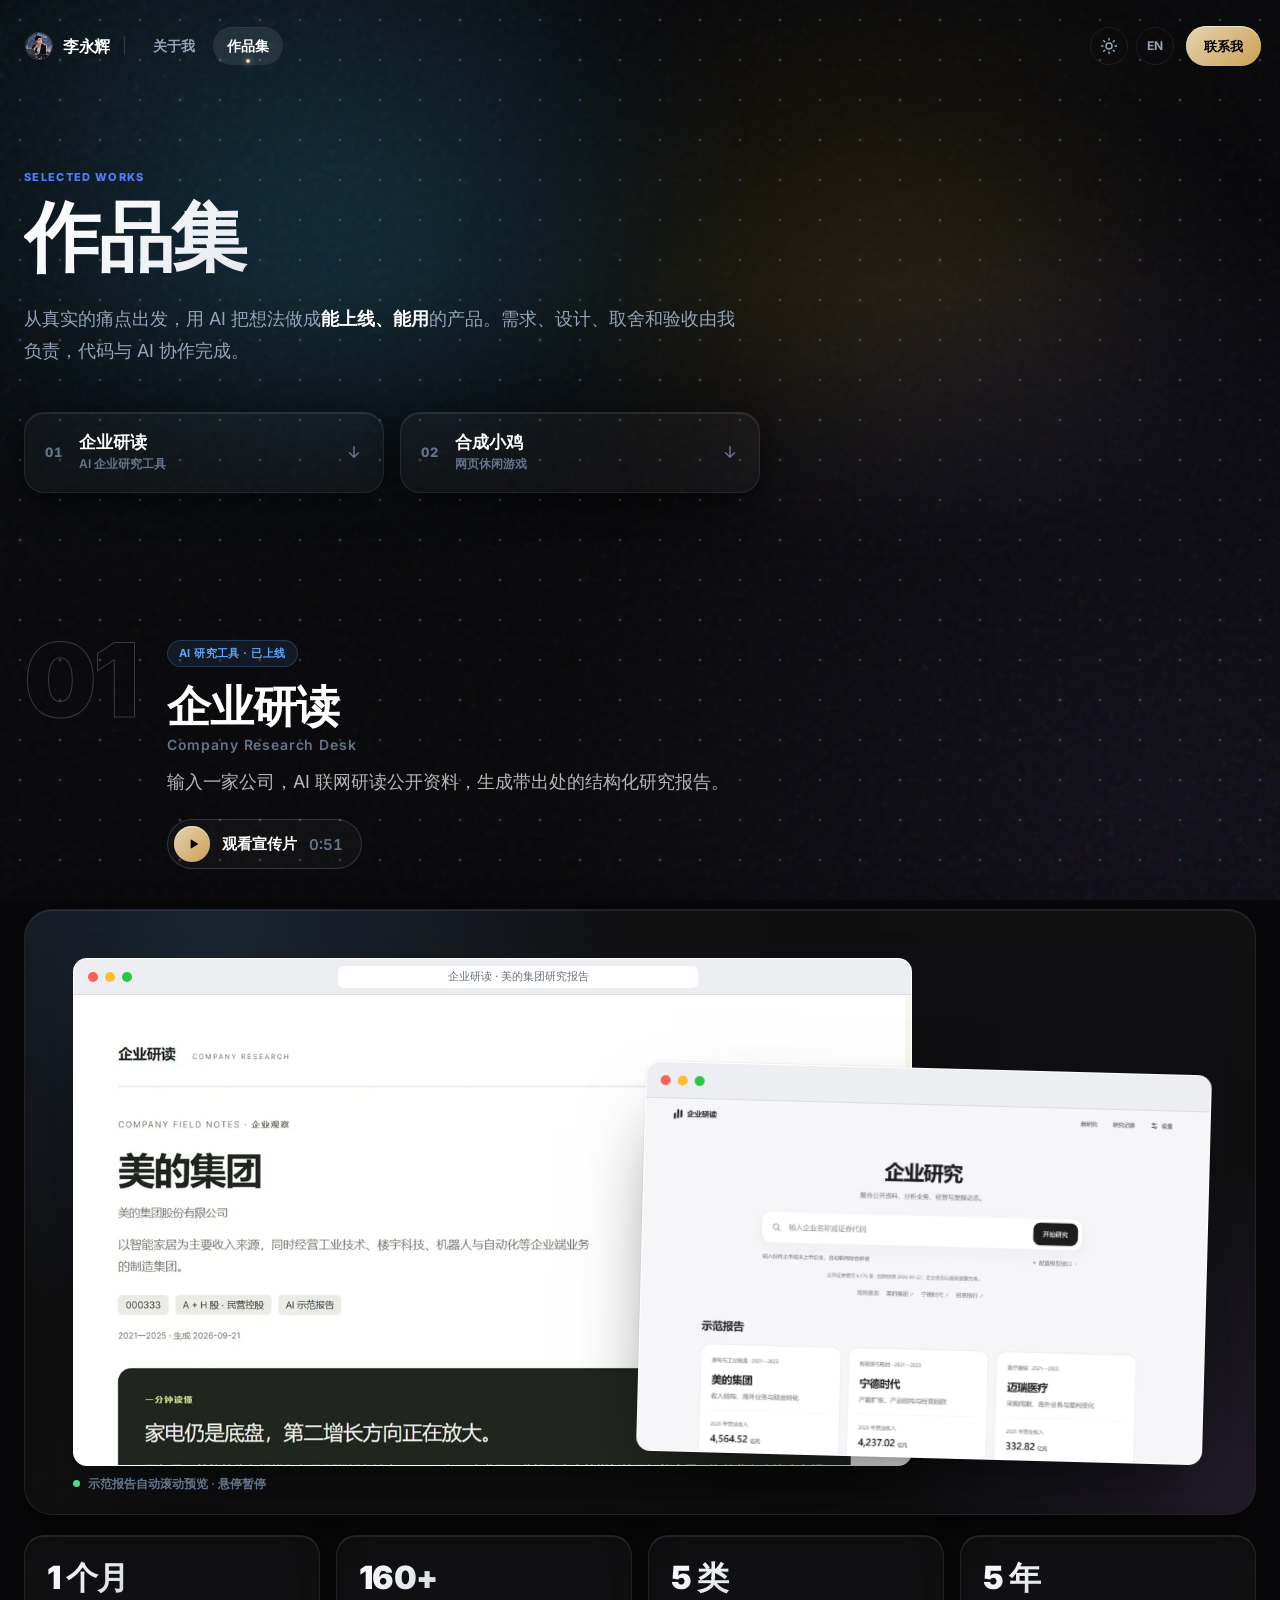
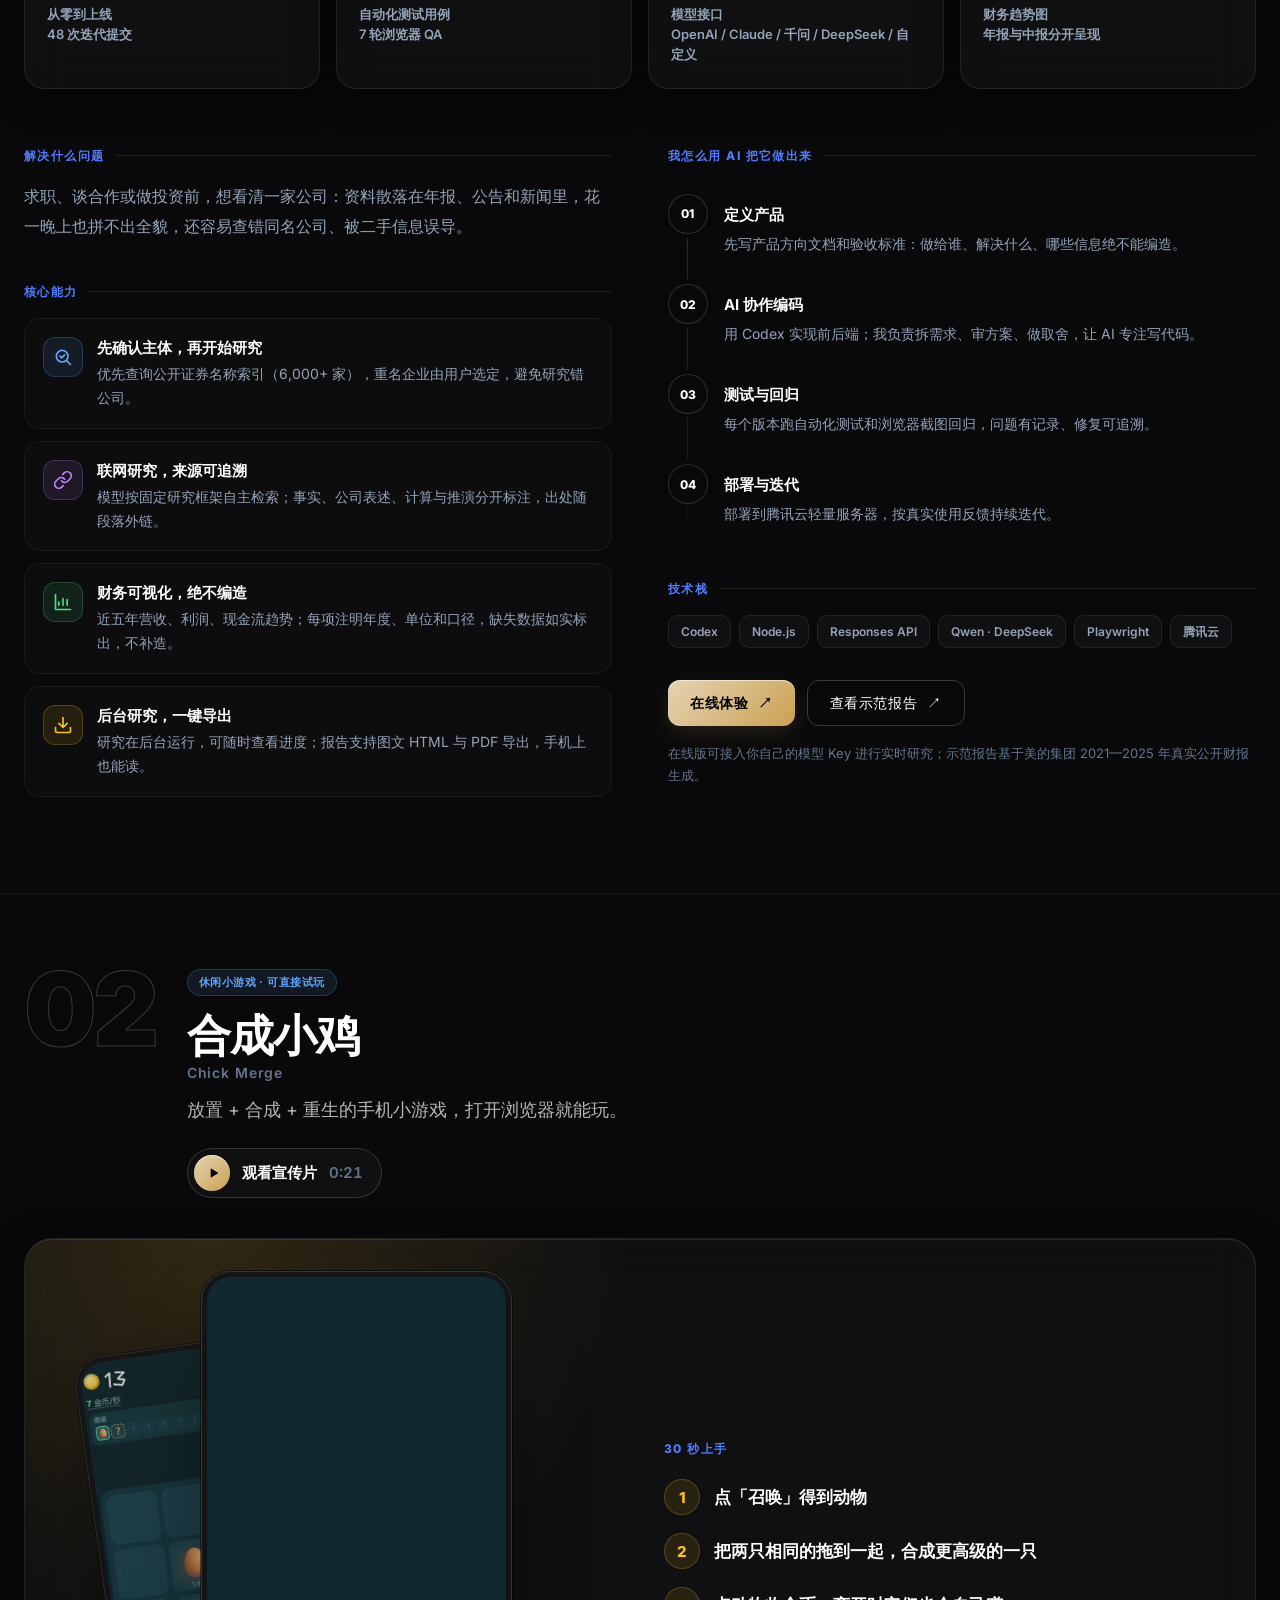
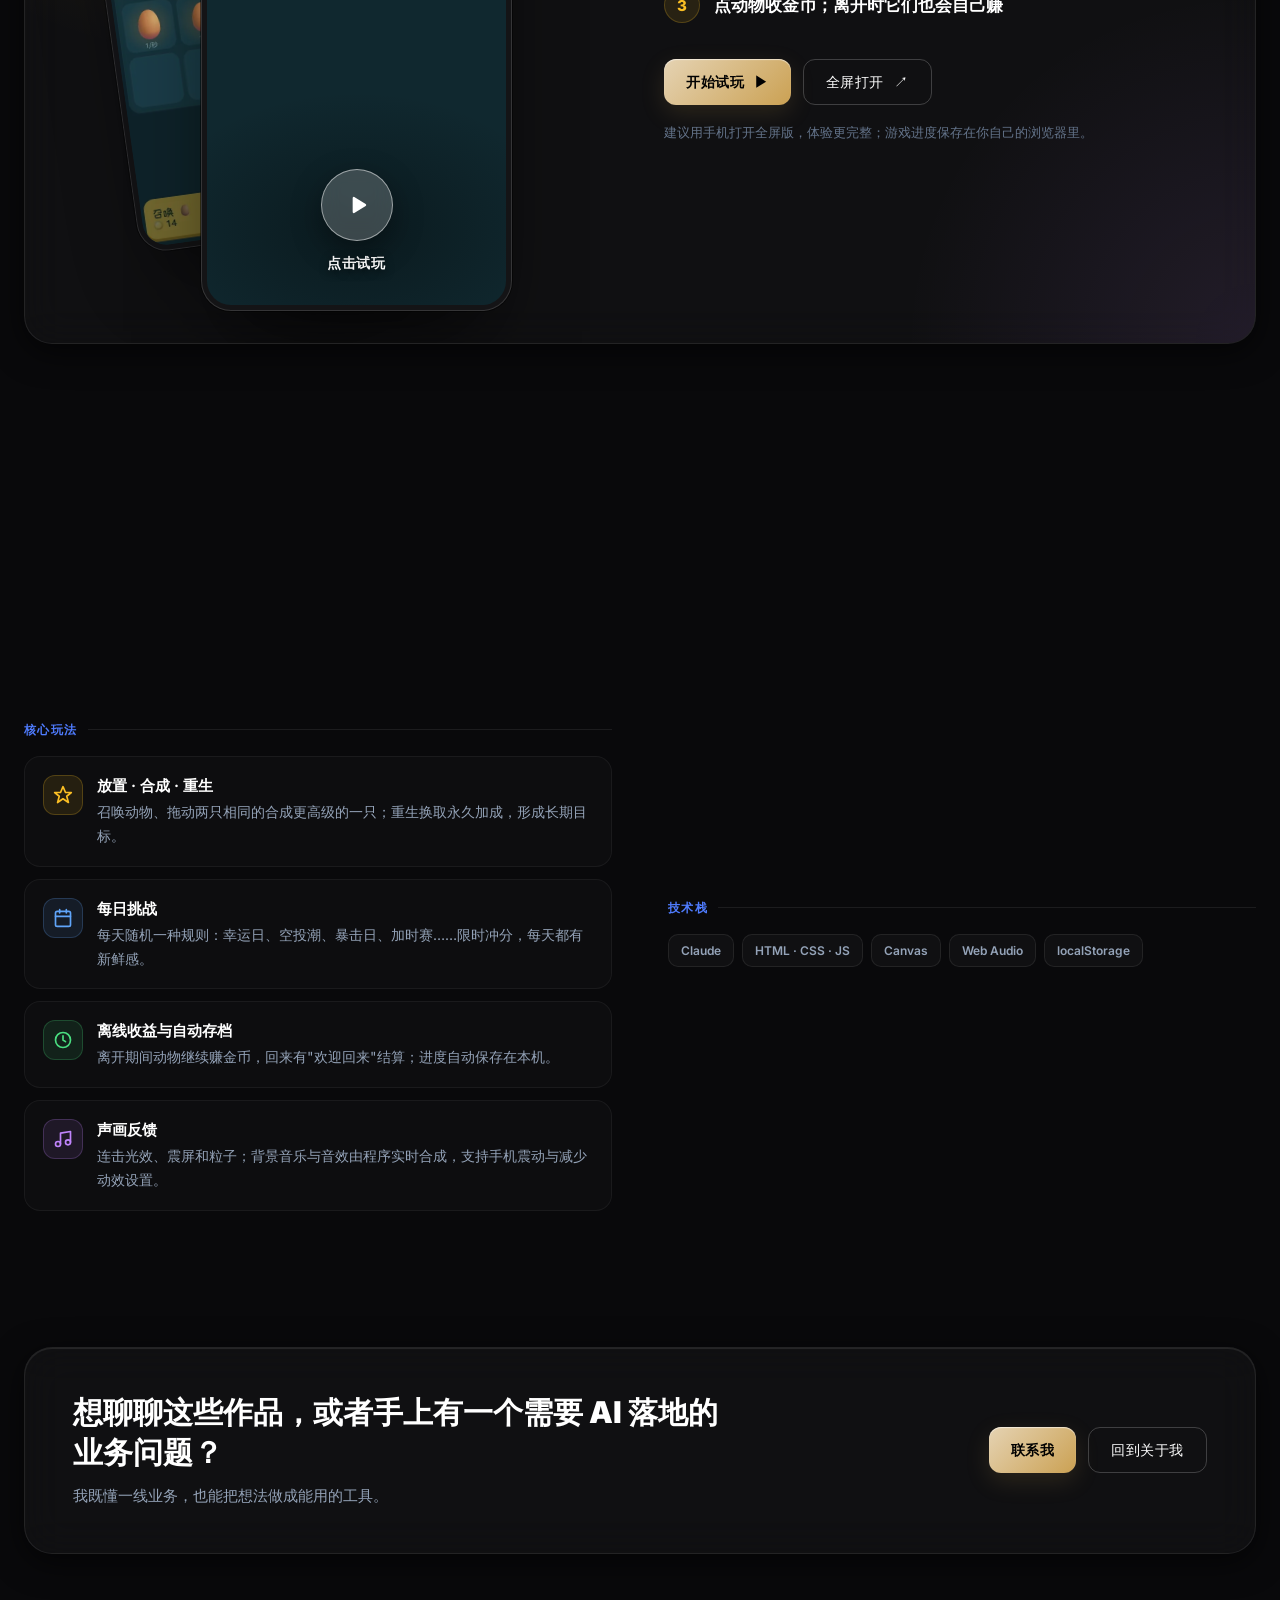
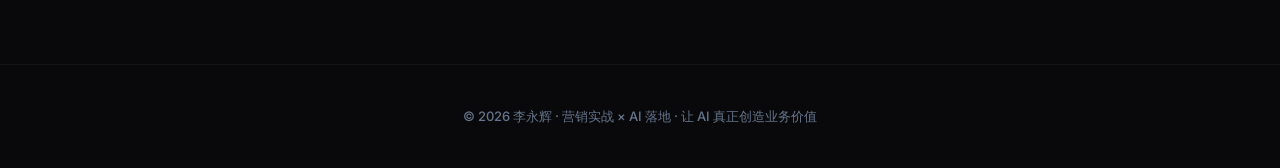
==== works.html @ a4922823 "个人主页 v3：新增作品集页、纸墨主题与中英文切换 - 关于我 / 作品集两页；导航左侧身份与页面，右侧主题、语言与联系方式 - 保留原有"暗夜极光"主题，新增"纸墨"主题，圆形展开的平滑切换 - 中" ====
<!DOCTYPE html>
<html lang="zh-CN">
<head>
    <meta charset="UTF-8">
    <meta name="viewport" content="width=device-width, initial-scale=1.0">
    <title data-i18n="works.meta.title">作品集 | 李永辉</title>
    <meta name="description" content="李永辉的 AI 作品集：企业研读（AI 企业研究工具，已上线）与合成小鸡（可直接试玩的网页小游戏）。" data-i18n-attr="content:works.meta.desc">
    <meta name="theme-color" content="#09090b">
    <meta property="og:type" content="website">
    <meta property="og:title" content="作品集 | 李永辉">
    <meta property="og:description" content="从业务痛点出发，用 AI 把想法做成能上线、能用的产品。">
    <meta property="og:image" content="https://lyj1120.github.io/smart-money/assets/og-cover.jpg">
    <link rel="icon" href="assets/favicon.svg" type="image/svg+xml">
    <script>
    (function () {
        var d = document.documentElement;
        try {
            var q = new URLSearchParams(location.search);
            var t = q.get('theme') || localStorage.getItem('theme');
            var l = q.get('lang') || localStorage.getItem('lang');
            if (t === 'paper') d.setAttribute('data-theme', 'paper');
            if (l === 'en') { d.setAttribute('lang', 'en'); d.classList.add('i18n-pending'); }
        } catch (e) {}
    })();
    </script>
    <link rel="preload" href="fonts/inter-latin.woff2" as="font" type="font/woff2" crossorigin>
    <link rel="stylesheet" href="css/style.css">
    <link rel="stylesheet" href="css/works.css">
</head>
<body class="page-works">

<canvas id="bgCanvas" aria-hidden="true"></canvas>
<div class="bg-noise" aria-hidden="true"></div>

<!-- ===================== 导航 ===================== -->
<nav class="nav" id="mainNav" aria-label="主导航" data-i18n-attr="aria-label:nav.aria">
    <div class="nav-left">
        <a href="index.html" class="nav-logo-wrap" aria-label="李永辉 · 关于我" data-i18n-attr="aria-label:nav.homeLabel">
            <span class="nav-avatar theme-pair" aria-hidden="true">
                <img class="for-aurora" src="assets/avatar-new.jpg" alt="">
                <img class="for-paper" src="assets/avatar-paper.jpg" alt="">
            </span>
            <span class="nav-logo" data-i18n="common.name">李永辉</span>
        </a>
        <span class="nav-sep" aria-hidden="true"></span>
        <div class="nav-links">
            <a href="index.html" data-i18n="nav.about">关于我</a>
            <a href="works.html" class="active" aria-current="page" data-i18n="nav.works">作品集</a>
        </div>
    </div>
    <div class="nav-right">
        <button type="button" class="nav-icon" id="themeToggle" aria-label="切换到纸墨主题" title="切换到纸墨主题">
            <svg class="theme-icon-sun" viewBox="0 0 24 24" fill="none" stroke="currentColor" stroke-width="2" stroke-linecap="round" stroke-linejoin="round" aria-hidden="true"><circle cx="12" cy="12" r="4"/><path d="M12 2v2M12 20v2M4.93 4.93l1.41 1.41M17.66 17.66l1.41 1.41M2 12h2M20 12h2M6.34 17.66l-1.41 1.41M19.07 4.93l-1.41 1.41"/></svg>
            <svg class="theme-icon-moon" viewBox="0 0 24 24" fill="none" stroke="currentColor" stroke-width="2" stroke-linecap="round" stroke-linejoin="round" aria-hidden="true"><path d="M21 12.79A9 9 0 1111.21 3 7 7 0 0021 12.79z"/></svg>
        </button>
        <button type="button" class="nav-icon nav-lang" id="langToggle" aria-label="Switch to English" title="Switch to English">EN</button>
        <a href="#contact" class="nav-btn" data-contact data-i18n="nav.contact">联系我</a>
    </div>
</nav>

<main>
<!-- ===================== 页首 ===================== -->
<header class="works-hero">
    <div class="bg-lights" aria-hidden="true">
        <div class="light-blue"></div>
        <div class="light-gold"></div>
        <div class="light-indigo"></div>
    </div>
    <div class="wrapper works-hero-inner">
        <div class="section-eyebrow hero-anim">Selected Works</div>
        <h1 class="works-title hero-anim d1" data-i18n="works.page.title">作品集</h1>
        <p class="works-lead hero-anim d2" data-i18n="works.page.lead">从真实的痛点出发，用 AI 把想法做成<strong>能上线、能用</strong>的产品。需求、设计、取舍和验收由我负责，代码与 AI 协作完成。</p>
        <nav class="works-index hero-anim d3" aria-label="作品目录" data-i18n-attr="aria-label:works.page.indexAria">
            <a href="#research" class="glass lift">
                <span class="wi-num">01</span>
                <span><span class="wi-name" data-i18n="works.research.name">企业研读</span><span class="wi-tag" data-i18n="works.research.kind">AI 企业研究工具</span></span>
                <svg class="wi-arrow" width="18" height="18" fill="none" stroke="currentColor" stroke-width="2" viewBox="0 0 24 24" aria-hidden="true"><path stroke-linecap="round" stroke-linejoin="round" d="M12 5v14m0 0l-6-6m6 6l6-6"/></svg>
            </a>
            <a href="#chick" class="glass lift">
                <span class="wi-num">02</span>
                <span><span class="wi-name" data-i18n="works.chick.name">合成小鸡</span><span class="wi-tag" data-i18n="works.chick.kind">网页休闲游戏</span></span>
                <svg class="wi-arrow" width="18" height="18" fill="none" stroke="currentColor" stroke-width="2" viewBox="0 0 24 24" aria-hidden="true"><path stroke-linecap="round" stroke-linejoin="round" d="M12 5v14m0 0l-6-6m6 6l6-6"/></svg>
            </a>
        </nav>
    </div>
</header>

<!-- ===================== 01 企业研读 ===================== -->
<section class="work" id="research">
    <div class="wrapper">
        <div class="work-head fade-up">
            <span class="work-num" aria-hidden="true">01</span>
            <div>
                <span class="pill tone-blue" data-i18n="works.research.tag">AI 研究工具 · 已上线</span>
                <h2 class="work-title"><span data-i18n="works.research.name">企业研读</span><span class="work-en" data-i18n="works.research.alt">Company Research Desk</span></h2>
                <p class="work-one" data-i18n="works.research.one">输入一家公司，AI 联网研读公开资料，生成带出处的结构化研究报告。</p>
                <button type="button" class="watch-btn" data-watch="assets/video/research.mp4" data-poster="assets/video/research-poster.jpg" data-ratio="16 / 9"><span class="watch-icon"><svg width="14" height="14" viewBox="0 0 24 24" fill="currentColor" aria-hidden="true"><path d="M8 5.5v13a1 1 0 001.5.86l10.5-6.5a1 1 0 000-1.72L9.5 4.64A1 1 0 008 5.5z"/></svg></span><span data-i18n="works.watch">观看宣传片</span><span class="watch-len">0:51</span></button>
            </div>
        </div>

        <!-- 展示舞台：宣传片上线后在 data-video 填入视频路径即可替换 -->
        <div class="work-stage research-stage glass fade-up tone-blue" data-video="" data-poster="">
            <div class="browser browser-main">
                <div class="browser-bar"><i></i><i></i><i></i><span class="browser-url" data-i18n="works.research.url">企业研读 · 美的集团研究报告</span></div>
                <div class="browser-view autoscroll">
                    <img src="assets/works/research-report-long.webp" alt="企业研读生成的美的集团研究报告" data-i18n-attr="alt:works.research.shotAlt" width="1100" height="7000" loading="lazy" decoding="async">
                </div>
            </div>
            <div class="browser browser-side" aria-hidden="true">
                <div class="browser-bar"><i></i><i></i><i></i></div>
                <img src="assets/works/research-home.webp" alt="" width="1600" height="1000" loading="lazy" decoding="async">
            </div>
            <span class="stage-caption"><span class="live-dot"></span><span data-i18n="works.research.caption">示范报告自动滚动预览 · 悬停暂停</span></span>
        </div>

        <div class="work-facts">
            <div class="fact glass fade-up"><span class="fact-num" data-i18n="works.research.f1.num">1 个月</span><span class="fact-label" data-i18n="works.research.f1">从零到上线<br>48 次迭代提交</span></div>
            <div class="fact glass fade-up d1"><span class="fact-num">160+</span><span class="fact-label" data-i18n="works.research.f2">自动化测试用例<br>7 轮浏览器 QA</span></div>
            <div class="fact glass fade-up d2"><span class="fact-num" data-i18n="works.research.f3.num">5 类</span><span class="fact-label" data-i18n="works.research.f3">模型接口<br>OpenAI / Claude / 千问 / DeepSeek / 自定义</span></div>
            <div class="fact glass fade-up d3"><span class="fact-num" data-i18n="works.research.f4.num">5 年</span><span class="fact-label" data-i18n="works.research.f4">财务趋势图<br>年报与中报分开呈现</span></div>
        </div>

        <div class="work-body">
            <div>
                <div class="work-block fade-up">
                    <h3 class="work-h3" data-i18n="works.h.problem">解决什么问题</h3>
                    <p class="work-p" data-i18n="works.research.problem">求职、谈合作或做投资前，想看清一家公司：资料散落在年报、公告和新闻里，花一晚上也拼不出全貌，还容易查错同名公司、被二手信息误导。</p>
                </div>
                <div class="work-block fade-up">
                    <h3 class="work-h3" data-i18n="works.h.features">核心能力</h3>
                    <ul class="feature-list">
                        <li class="feature tone-blue">
                            <span class="f-icon"><svg fill="none" stroke="currentColor" stroke-width="2" stroke-linecap="round" stroke-linejoin="round" viewBox="0 0 24 24" aria-hidden="true"><circle cx="11" cy="11" r="7"/><path d="M21 21l-4.35-4.35M8.5 11l2 2 3.5-3.5"/></svg></span>
                            <div><b data-i18n="works.research.feat1.t">先确认主体，再开始研究</b><p data-i18n="works.research.feat1">优先查询公开证券名称索引（6,000+ 家），重名企业由用户选定，避免研究错公司。</p></div>
                        </li>
                        <li class="feature tone-purple">
                            <span class="f-icon"><svg fill="none" stroke="currentColor" stroke-width="2" stroke-linecap="round" stroke-linejoin="round" viewBox="0 0 24 24" aria-hidden="true"><path d="M10 13a5 5 0 007.54.54l3-3a5 5 0 00-7.07-7.07l-1.72 1.71"/><path d="M14 11a5 5 0 00-7.54-.54l-3 3a5 5 0 007.07 7.07l1.71-1.71"/></svg></span>
                            <div><b data-i18n="works.research.feat2.t">联网研究，来源可追溯</b><p data-i18n="works.research.feat2">模型按固定研究框架自主检索；事实、公司表述、计算与推演分开标注，出处随段落外链。</p></div>
                        </li>
                        <li class="feature tone-green">
                            <span class="f-icon"><svg fill="none" stroke="currentColor" stroke-width="2" stroke-linecap="round" stroke-linejoin="round" viewBox="0 0 24 24" aria-hidden="true"><path d="M3 3v18h18"/><path d="M7 16v-4M12 16V8M17 16v-7"/></svg></span>
                            <div><b data-i18n="works.research.feat3.t">财务可视化，绝不编造</b><p data-i18n="works.research.feat3">近五年营收、利润、现金流趋势；每项注明年度、单位和口径，缺失数据如实标出，不补造。</p></div>
                        </li>
                        <li class="feature tone-gold">
                            <span class="f-icon"><svg fill="none" stroke="currentColor" stroke-width="2" stroke-linecap="round" stroke-linejoin="round" viewBox="0 0 24 24" aria-hidden="true"><path d="M21 15v4a2 2 0 01-2 2H5a2 2 0 01-2-2v-4M7 10l5 5 5-5M12 15V3"/></svg></span>
                            <div><b data-i18n="works.research.feat4.t">后台研究，一键导出</b><p data-i18n="works.research.feat4">研究在后台运行，可随时查看进度；报告支持图文 HTML 与 PDF 导出，手机上也能读。</p></div>
                        </li>
                    </ul>
                </div>
            </div>
            <div>
                <div class="work-block fade-up">
                    <h3 class="work-h3" data-i18n="works.h.process">我怎么用 AI 把它做出来</h3>
                    <ol class="process">
                        <li><span class="p-step">01</span><div><b data-i18n="works.research.p1.t">定义产品</b><p data-i18n="works.research.p1">先写产品方向文档和验收标准：做给谁、解决什么、哪些信息绝不能编造。</p></div></li>
                        <li><span class="p-step">02</span><div><b data-i18n="works.research.p2.t">AI 协作编码</b><p data-i18n="works.research.p2">用 Codex 实现前后端；我负责拆需求、审方案、做取舍，让 AI 专注写代码。</p></div></li>
                        <li><span class="p-step">03</span><div><b data-i18n="works.research.p3.t">测试与回归</b><p data-i18n="works.research.p3">每个版本跑自动化测试和浏览器截图回归，问题有记录、修复可追溯。</p></div></li>
                        <li><span class="p-step">04</span><div><b data-i18n="works.research.p4.t">部署与迭代</b><p data-i18n="works.research.p4">部署到腾讯云轻量服务器，按真实使用反馈持续迭代。</p></div></li>
                    </ol>
                </div>
                <div class="work-block fade-up">
                    <h3 class="work-h3" data-i18n="works.h.stack">技术栈</h3>
                    <div class="stack-chips"><span>Codex</span><span>Node.js</span><span>Responses API</span><span>Qwen · DeepSeek</span><span>Playwright</span><span data-i18n="works.research.cloud">腾讯云</span></div>
                    <div class="work-ctas">
                        <a class="btn-primary btn-sm" href="http://119.28.133.110/" target="_blank" rel="noopener"><span data-i18n="works.research.cta1">在线体验</span><span aria-hidden="true">↗</span></a>
                        <a class="btn-secondary btn-sm" href="works/research/midea-report.html" target="_blank" rel="noopener"><span data-i18n="works.research.cta2">查看示范报告</span><span aria-hidden="true">↗</span></a>
                    </div>
                    <p class="work-note" data-i18n="works.research.note">在线版可接入你自己的模型 Key 进行实时研究；示范报告基于美的集团 2021—2025 年真实公开财报生成。</p>
                </div>
            </div>
        </div>
    </div>
</section>

<!-- ===================== 02 合成小鸡 ===================== -->
<section class="work" id="chick">
    <div class="wrapper">
        <div class="work-head fade-up">
            <span class="work-num" aria-hidden="true">02</span>
            <div>
                <span class="pill tone-gold" data-i18n="works.chick.tag">休闲小游戏 · 可直接试玩</span>
                <h2 class="work-title"><span data-i18n="works.chick.name">合成小鸡</span><span class="work-en" data-i18n="works.chick.alt">Chick Merge</span></h2>
                <p class="work-one" data-i18n="works.chick.one">放置 + 合成 + 重生的手机小游戏，打开浏览器就能玩。</p>
                <button type="button" class="watch-btn" data-watch="assets/video/chick.mp4" data-poster="assets/video/chick-poster.jpg" data-ratio="9 / 16"><span class="watch-icon"><svg width="14" height="14" viewBox="0 0 24 24" fill="currentColor" aria-hidden="true"><path d="M8 5.5v13a1 1 0 001.5.86l10.5-6.5a1 1 0 000-1.72L9.5 4.64A1 1 0 008 5.5z"/></svg></span><span data-i18n="works.watch">观看宣传片</span><span class="watch-len">0:21</span></button>
            </div>
        </div>

        <!-- 展示舞台：左边可直接玩的手机，右边玩法说明与入口 -->
        <div class="work-stage chick-stage glass fade-up tone-gold" data-video="" data-poster="">
            <div class="chick-play">
                <div class="phone phone-back" aria-hidden="true"><div class="phone-screen"><img src="assets/works/chick-play.webp" alt="" width="560" height="1120" loading="lazy" decoding="async"><img class="phone-alt" src="assets/works/chick-poster.webp" alt="" width="560" height="1120" loading="lazy" decoding="async"></div></div>
                <div class="phone phone-main" id="chickPhone">
                    <div class="phone-screen">
                        <img src="assets/works/chick-poster.webp" alt="合成小鸡游戏首页" data-i18n-attr="alt:works.chick.shotAlt" width="560" height="1120" loading="lazy" decoding="async">
                        <button type="button" class="play-overlay" data-play="works/chick/index.html">
                            <span class="play-circle"><svg width="26" height="26" viewBox="0 0 24 24" fill="currentColor" aria-hidden="true"><path d="M8 5.5v13a1 1 0 001.5.86l10.5-6.5a1 1 0 000-1.72L9.5 4.64A1 1 0 008 5.5z"/></svg></span>
                            <span class="play-label" data-i18n="works.chick.playHere">点击试玩</span>
                        </button>
                    </div>
                </div>
            </div>
            <div class="chick-guide">
                <span class="guide-kicker" data-i18n="works.chick.guide.kicker">30 秒上手</span>
                <ol class="guide-steps">
                    <li><span>1</span><p data-i18n="works.chick.guide.1">点「召唤」得到动物</p></li>
                    <li><span>2</span><p data-i18n="works.chick.guide.2">把两只相同的拖到一起，合成更高级的一只</p></li>
                    <li><span>3</span><p data-i18n="works.chick.guide.3">点动物收金币；离开时它们也会自己赚</p></li>
                </ol>
                <div class="work-ctas">
                    <button type="button" class="btn-primary btn-sm" data-play="works/chick/index.html"><span data-i18n="works.chick.cta1">开始试玩</span><span aria-hidden="true">▶</span></button>
                    <a class="btn-secondary btn-sm" href="works/chick/index.html" target="_blank" rel="noopener"><span data-i18n="works.chick.cta2">全屏打开</span><span aria-hidden="true">↗</span></a>
                </div>
                <p class="work-note" data-i18n="works.chick.note">建议用手机打开全屏版，体验更完整；游戏进度保存在你自己的浏览器里。</p>
            </div>
        </div>

        <div class="work-facts">
            <div class="fact glass fade-up"><span class="fact-num">v16</span><span class="fact-label" data-i18n="works.chick.f1">当前版本<br>逐版试玩打磨</span></div>
            <div class="fact glass fade-up d1"><span class="fact-num" data-i18n="works.chick.f2.num">14 级</span><span class="fact-label" data-i18n="works.chick.f2">动物图鉴<br>4 个主题世界</span></div>
            <div class="fact glass fade-up d2"><span class="fact-num" data-i18n="works.chick.f3.num">7 种</span><span class="fact-label" data-i18n="works.chick.f3">每日挑战规则<br>每天随机一种</span></div>
            <div class="fact glass fade-up d3"><span class="fact-num">0</span><span class="fact-label" data-i18n="works.chick.f4">外部依赖<br>单个 HTML 文件即可运行</span></div>
        </div>

        <div class="work-body">
            <div>
                <div class="work-block fade-up">
                    <h3 class="work-h3" data-i18n="works.h.why">为什么做它</h3>
                    <p class="work-p" data-i18n="works.chick.problem">想验证一件事：非计算机科班出身，能不能和 AI 一起，从零做出一个结构完整、让人愿意"再玩一局"的产品。它考验的不是代码，而是玩法设计、节奏把控和对细节的要求。</p>
                </div>
                <div class="work-block fade-up">
                    <h3 class="work-h3" data-i18n="works.h.gameplay">核心玩法</h3>
                    <ul class="feature-list">
                        <li class="feature tone-gold">
                            <span class="f-icon"><svg fill="none" stroke="currentColor" stroke-width="2" stroke-linecap="round" stroke-linejoin="round" viewBox="0 0 24 24" aria-hidden="true"><path d="M12 2l3 7h7l-5.5 4.5 2 7.5L12 16.5 5.5 21l2-7.5L2 9h7z"/></svg></span>
                            <div><b data-i18n="works.chick.feat1.t">放置 · 合成 · 重生</b><p data-i18n="works.chick.feat1">召唤动物、拖动两只相同的合成更高级的一只；重生换取永久加成，形成长期目标。</p></div>
                        </li>
                        <li class="feature tone-blue">
                            <span class="f-icon"><svg fill="none" stroke="currentColor" stroke-width="2" stroke-linecap="round" stroke-linejoin="round" viewBox="0 0 24 24" aria-hidden="true"><rect x="3" y="4" width="18" height="18" rx="2"/><path d="M16 2v4M8 2v4M3 10h18"/></svg></span>
                            <div><b data-i18n="works.chick.feat2.t">每日挑战</b><p data-i18n="works.chick.feat2">每天随机一种规则：幸运日、空投潮、暴击日、加时赛……限时冲分，每天都有新鲜感。</p></div>
                        </li>
                        <li class="feature tone-green">
                            <span class="f-icon"><svg fill="none" stroke="currentColor" stroke-width="2" stroke-linecap="round" stroke-linejoin="round" viewBox="0 0 24 24" aria-hidden="true"><circle cx="12" cy="12" r="9"/><path d="M12 7v5l3 2"/></svg></span>
                            <div><b data-i18n="works.chick.feat3.t">离线收益与自动存档</b><p data-i18n="works.chick.feat3">离开期间动物继续赚金币，回来有"欢迎回来"结算；进度自动保存在本机。</p></div>
                        </li>
                        <li class="feature tone-purple">
                            <span class="f-icon"><svg fill="none" stroke="currentColor" stroke-width="2" stroke-linecap="round" stroke-linejoin="round" viewBox="0 0 24 24" aria-hidden="true"><path d="M9 18V5l12-2v13"/><circle cx="6" cy="18" r="3"/><circle cx="18" cy="16" r="3"/></svg></span>
                            <div><b data-i18n="works.chick.feat4.t">声画反馈</b><p data-i18n="works.chick.feat4">连击光效、震屏和粒子；背景音乐与音效由程序实时合成，支持手机震动与减少动效设置。</p></div>
                        </li>
                    </ul>
                </div>
            </div>
            <div>
                <div class="work-block fade-up">
                    <h3 class="work-h3" data-i18n="works.h.process">我怎么用 AI 把它做出来</h3>
                    <ol class="process">
                        <li><span class="p-step">01</span><div><b data-i18n="works.chick.p1.t">设计玩法</b><p data-i18n="works.chick.p1">先定核心循环：召唤 → 合成 → 赚钱 → 重生，再规划数值曲线和解锁节奏。</p></div></li>
                        <li><span class="p-step">02</span><div><b data-i18n="works.chick.p2.t">对话式开发</b><p data-i18n="works.chick.p2">与 Claude 逐轮对话实现功能，我描述体验目标，AI 负责实现。</p></div></li>
                        <li><span class="p-step">03</span><div><b data-i18n="works.chick.p3.t">试玩调优</b><p data-i18n="works.chick.p3">每个版本亲自试玩，调手感、节奏与难度，一路迭代到 v16。</p></div></li>
                    </ol>
                </div>
                <div class="work-block fade-up">
                    <h3 class="work-h3" data-i18n="works.h.stack">技术栈</h3>
                    <div class="stack-chips"><span>Claude</span><span>HTML · CSS · JS</span><span>Canvas</span><span>Web Audio</span><span>localStorage</span></div>
                </div>
            </div>
        </div>
    </div>
</section>

<!-- ===================== 结尾 ===================== -->
<section class="works-outro">
    <div class="wrapper">
        <div class="outro-card glass fade-up" id="contact">
            <div>
                <h2 class="outro-title" data-i18n="works.outro.title">想聊聊这些作品，或者手上有一个需要 AI 落地的业务问题？</h2>
                <p class="outro-sub" data-i18n="works.outro.sub">我既懂一线业务，也能把想法做成能用的工具。</p>
            </div>
            <div class="outro-ctas">
                <a href="#contact" class="btn-primary btn-sm" data-contact><span data-i18n="nav.contact">联系我</span></a>
                <a href="index.html" class="btn-secondary btn-sm"><span data-i18n="works.outro.back">回到关于我</span></a>
            </div>
        </div>
    </div>
</section>
</main>

<footer class="footer" data-i18n="common.footer">© 2026 李永辉 · 营销实战 × AI 落地 · 让 AI 真正创造业务价值</footer>

<script src="js/i18n.js"></script>
<script src="js/site.js"></script>
</body>
</html>
---- css/style.css ----
@charset "UTF-8";
/* =========================================================================
   李永辉 · 个人主页 · 共用样式
   结构：字体 → 主题变量（暗夜极光 / 纸墨）→ 基础与背景 → 导航与通用组件
        → 关于我页面各区块 → 作品预告 → 主题与页面切换 → 响应式 → 减少动态
   组件只读取主题变量；纸墨主题只在变量层和少量"质感"差异上覆盖。
   ========================================================================= */

/* ---------- 字体（自托管，避免国内访问 Google Fonts 卡顿） ---------- */
@font-face {
    font-family: 'Inter';
    font-style: normal;
    font-weight: 400 900;
    font-display: swap;
    src: url('../fonts/inter-latin.woff2') format('woff2');
    unicode-range: U+0000-00FF, U+0131, U+0152-0153, U+02BB-02BC, U+02C6, U+02DA, U+02DC, U+0304, U+0308, U+0329, U+2000-206F, U+20AC, U+2122, U+2191, U+2193, U+2212, U+2215, U+FEFF, U+FFFD;
}
/* 纸墨主题标题用的思源宋体：只包含本站用到的字（tools/build_fonts.py 生成） */
@font-face {
    font-family: 'Noto Serif SC Site';
    font-style: normal;
    font-weight: 700;
    font-display: swap;
    src: url('../fonts/noto-serif-sc-700.woff2') format('woff2');
}
@font-face {
    font-family: 'Noto Serif SC Site';
    font-style: normal;
    font-weight: 900;
    font-display: swap;
    src: url('../fonts/noto-serif-sc-900.woff2') format('woff2');
}

/* =========================================================================
   主题变量
   ========================================================================= */
/* 暗夜极光（默认）：数值与原版保持一致 */
:root {
    color-scheme: dark;

    /* 布局 */
    --radius: 24px;          /* 大卡片 */
    --r-stage: 28px;         /* 展示舞台 */
    --r-tile: 20px;          /* 数据小卡 */
    --r-inner: 16px;         /* 卡片内的块 */
    --r-chip: 10px;
    --r-pill: 99px;
    --r-btn: 12px;
    --pad: 40px;
    --max-w: 1360px;
    --gutter: clamp(24px, 5vw, calc((100vw - var(--max-w)) / 2));
    --section-pad: 80px;
    --ease-out: cubic-bezier(0.16, 1, 0.3, 1);

    /* 字体 */
    --font-sans: 'Inter', -apple-system, BlinkMacSystemFont, 'PingFang SC', 'Hiragino Sans GB', 'Microsoft YaHei', sans-serif;
    --font-display: var(--font-sans);

    /* 背景 */
    --bg: #09090b;
    --bg-wash-1: rgba(56,189,248,0.05);
    --bg-wash-2: rgba(167,139,250,0.05);
    --dot-color: rgba(148,163,184,0.25);
    --canvas-mode: dots;     /* 背景交互：dots 点阵 / ink 墨迹 */
    --noise-opacity: 0.12;
    --noise-blend: color-dodge;
    --light-1: rgba(56,189,248,0.2);
    --light-2: rgba(234,179,8,0.15);
    --light-3: rgba(99,102,241,0.15);

    /* 文字 */
    --text-1: #ffffff;
    --text-2: #94a3b8;
    --text-3: #64748b;
    --text-soft: rgba(255,255,255,0.7);
    --text-faint: rgba(255,255,255,0.3);
    --eyebrow: #4F7CFF;
    --selection: rgba(229,211,179,0.3);

    /* 线与填充 */
    --line-1: rgba(255,255,255,0.05);
    --line-2: rgba(255,255,255,0.08);
    --line-3: rgba(255,255,255,0.15);
    --line-4: rgba(255,255,255,0.2);
    --fill-1: rgba(255,255,255,0.02);
    --fill-2: rgba(255,255,255,0.03);
    --fill-3: rgba(255,255,255,0.05);
    --fill-hover: rgba(255,255,255,0.06);
    --inset-hi: inset 0 1px 1px rgba(255,255,255,0.05);

    /* 卡片（玻璃） */
    --card-bg: rgba(255,255,255,0.03);
    --card-bg-hover: rgba(255,255,255,0.06);
    --card-border: rgba(255,255,255,0.08);
    --card-border-hover: rgba(255,255,255,0.2);
    --card-shadow: inset 0 1px 1px rgba(255,255,255,0.1), 0 8px 32px rgba(0,0,0,0.6);
    --card-shadow-hover: 0 20px 40px rgba(0,0,0,0.8), inset 0 0 20px rgba(255,255,255,0.05);
    --glass-blur: blur(20px);

    /* 强调 */
    --accent: #E5D3B3;
    --accent-grad: linear-gradient(135deg, #E5D3B3 0%, #CBA153 100%);
    --on-accent: #000;
    --accent-inset: inset 0 1px 1px rgba(255,255,255,0.6);
    --accent-shadow: 0 8px 24px rgba(203,161,83,0.15);
    --accent-shadow-hover: 0 12px 32px rgba(203,161,83,0.25);
    --accent-sweep: rgba(255,255,255,0.4);
    --accent-text: linear-gradient(135deg, #FDE047 0%, #D4AF37 100%);
    --headline: linear-gradient(135deg, #ffffff 0%, #94a3b8 100%);
    --headline-shadow: 0 12px 32px rgba(0,0,0,0.5);
    --name-shadow: 0 4px 12px rgba(0,0,0,0.3);
    --divider-accent: #EAB308;

    /* 色调（标签、阶段、霓虹徽章） */
    --tone-gold: #FBBF24;
    --tone-green: #4ADE80;
    --tone-blue: #60A5FA;
    --tone-purple: #C084FC;
    --tone-red: #F87171;
    --tone-bg: 10%;
    --tone-border: 22%;
    --glow: 1;              /* 霓虹发光强度：纸墨主题为 0 */
    --metric-up: #4ADE80;

    /* 头像与悬浮卡 */
    --ring-outer: rgba(255,255,255,0.05);
    --ring-inner: rgba(255,255,255,0.15);
    --avatar-glow: rgba(56,189,248,0.1);
    --avatar-shadow: 0 32px 64px rgba(0,0,0,0.5), inset 0 0 0 1px rgba(255,255,255,0.15);
    --avatar-shadow-hover: 0 40px 80px rgba(0,0,0,0.6), inset 0 0 0 1px rgba(255,255,255,0.3), 0 0 0 12px rgba(255,255,255,0.03);
    --float-bg: linear-gradient(135deg, rgba(255,255,255,0.08) 0%, rgba(255,255,255,0.01) 100%);
    --float-bg-hover: linear-gradient(135deg, rgba(255,255,255,0.12) 0%, rgba(255,255,255,0.02) 100%);
    --float-border: rgba(255,255,255,0.12);
    --float-shadow: 0 32px 64px rgba(0,0,0,0.5), inset 0 1px 1px rgba(255,255,255,0.2);
    --ftc-line-1: linear-gradient(90deg, #38bdf8, #818cf8);
    --badge-bg: linear-gradient(135deg, rgba(255,255,255,0.08) 0%, rgba(255,255,255,0.02) 100%);
    --badge-shadow: 0 8px 24px rgba(0,0,0,0.6);

    /* 浮层 */
    --nav-bg: rgba(9,9,11,0.7);
    --nav-shadow: 0 12px 40px rgba(0,0,0,0.5), inset 0 1px 1px rgba(255,255,255,0.1);
    --overlay: rgba(0,0,0,0.4);
    --modal-bg: rgba(15,23,42,0.85);
    --modal-shadow: 0 32px 64px rgba(0,0,0,0.5), inset 0 1px 1px rgba(255,255,255,0.1);
    --well-bg: rgba(255,255,255,0.05);
    --well-shadow: inset 0 2px 4px rgba(0,0,0,0.5);
    --tool-filter: grayscale(100%) opacity(0.7);
    --success: #10B981;
}

/* 纸墨：米白宣纸 + 墨色文字 + 朱砂点睛；极光换成颜料晕染，霓虹换成印章感 */
:root[data-theme="paper"] {
    color-scheme: light;

    --radius: 14px;
    --r-stage: 16px;
    --r-tile: 12px;
    --r-inner: 10px;
    --r-chip: 6px;
    --r-pill: 4px;
    --r-btn: 8px;

    --font-display: 'Noto Serif SC Site', 'Songti SC', 'STSong', 'Source Han Serif SC', 'Noto Serif CJK SC', 'SimSun', serif;

    --bg: #F2EDE3;
    --bg-wash-1: rgba(180,68,42,0.05);
    --bg-wash-2: rgba(46,91,138,0.05);
    --dot-color: rgba(70,56,40,0.22);
    --canvas-mode: ink;
    --noise-opacity: 0.5;
    --noise-blend: multiply;
    --light-1: rgba(196,88,58,0.16);
    --light-2: rgba(198,150,52,0.16);
    --light-3: rgba(46,91,138,0.12);

    --text-1: #1B1916;
    --text-2: #4E4940;
    --text-3: #756E63;
    --text-soft: #3E3A33;
    --text-faint: #8F887C;
    --eyebrow: #B4442A;
    --selection: rgba(180,68,42,0.18);

    --line-1: rgba(27,25,22,0.07);
    --line-2: rgba(27,25,22,0.11);
    --line-3: rgba(27,25,22,0.18);
    --line-4: rgba(27,25,22,0.32);
    --fill-1: rgba(255,253,248,0.45);
    --fill-2: rgba(255,253,248,0.6);
    --fill-3: rgba(27,25,22,0.04);
    --fill-hover: rgba(27,25,22,0.05);
    --inset-hi: inset 0 1px 0 rgba(255,255,255,0.7);

    --card-bg: #FBF8F2;
    --card-bg-hover: #FDFBF7;
    --card-border: rgba(27,25,22,0.1);
    --card-border-hover: rgba(27,25,22,0.22);
    --card-shadow: inset 0 1px 0 rgba(255,255,255,0.8), 0 14px 34px -18px rgba(70,50,30,0.28), 0 2px 6px -2px rgba(70,50,30,0.08);
    --card-shadow-hover: inset 0 1px 0 rgba(255,255,255,0.8), 0 24px 48px -20px rgba(70,50,30,0.36), 0 4px 10px -4px rgba(70,50,30,0.12);
    --glass-blur: none;

    --accent: #B4442A;
    --accent-grad: linear-gradient(135deg, #2B2721 0%, #15130F 100%);
    --on-accent: #F6F1E7;
    --accent-inset: inset 0 1px 0 rgba(255,255,255,0.12);
    --accent-shadow: 0 10px 22px -10px rgba(27,25,22,0.5);
    --accent-shadow-hover: 0 16px 30px -12px rgba(27,25,22,0.55);
    --accent-sweep: rgba(255,255,255,0.14);
    --accent-text: linear-gradient(135deg, #C4583A 0%, #9C3620 100%);
    --headline: linear-gradient(135deg, #1B1916 0%, #3E3A33 100%);
    --headline-shadow: none;
    --name-shadow: none;
    --divider-accent: #B4442A;

    --tone-gold: #8A5F08;
    --tone-green: #356A51;
    --tone-blue: #2E5B8A;
    --tone-purple: #6B4C8C;
    --tone-red: #A63D25;
    --tone-bg: 8%;
    --tone-border: 30%;
    --glow: 0;
    --metric-up: #356A51;

    --ring-outer: rgba(27,25,22,0.08);
    --ring-inner: rgba(27,25,22,0.16);
    --avatar-glow: rgba(196,88,58,0.14);
    --avatar-shadow: 0 30px 60px -22px rgba(70,50,30,0.5), inset 0 0 0 1px rgba(27,25,22,0.15);
    --avatar-shadow-hover: 0 40px 70px -24px rgba(70,50,30,0.55), inset 0 0 0 1px rgba(27,25,22,0.25), 0 0 0 12px rgba(27,25,22,0.03);
    --float-bg: rgba(251,248,242,0.88);
    --float-bg-hover: rgba(253,251,247,0.96);
    --float-border: rgba(27,25,22,0.12);
    --float-shadow: 0 24px 48px -20px rgba(70,50,30,0.4), inset 0 1px 0 rgba(255,255,255,0.8);
    --ftc-line-1: linear-gradient(90deg, #B4442A, #C69634);
    --badge-bg: rgba(251,248,242,0.9);
    --badge-shadow: 0 8px 18px -10px rgba(70,50,30,0.45);

    --nav-bg: rgba(246,241,232,0.8);
    --nav-shadow: 0 12px 30px -14px rgba(70,50,30,0.3), inset 0 1px 0 rgba(255,255,255,0.8);
    --overlay: rgba(48,38,28,0.28);
    --modal-bg: rgba(251,248,242,0.96);
    --modal-shadow: 0 30px 60px -20px rgba(70,50,30,0.45), inset 0 1px 0 rgba(255,255,255,0.9);
    --well-bg: rgba(27,25,22,0.04);
    --well-shadow: inset 0 1px 3px rgba(70,50,30,0.12);
    --tool-filter: grayscale(100%) contrast(1.1) opacity(0.75);
    --success: #356A51;
}

/* 色调工具类：组件设置 --tone 后即可复用 */
.tone-gold   { --tone: var(--tone-gold); }
.tone-green  { --tone: var(--tone-green); }
.tone-blue   { --tone: var(--tone-blue); }
.tone-purple { --tone: var(--tone-purple); }
.tone-red    { --tone: var(--tone-red); }

/* =========================================================================
   基础
   ========================================================================= */
*, *::before, *::after { box-sizing: border-box; margin: 0; padding: 0; }
html { scroll-behavior: smooth; background: var(--bg); }
*[id] { scroll-margin-top: 100px; }
#hero { scroll-margin-top: 0; }
#experience, #skills, #works-teaser { scroll-margin-top: 40px; }

body {
    font-family: var(--font-sans);
    background: transparent;
    color: var(--text-2);
    -webkit-font-smoothing: antialiased;
    -moz-osx-font-smoothing: grayscale;
    overflow-x: hidden;
    line-height: 1.75;
}
::selection { background: var(--selection); color: var(--text-1); }
img { display: block; max-width: 100%; height: auto; }
button { font: inherit; }
strong { font-weight: 700; color: var(--text-1); }

/* 背景三层：底色 + 点阵（canvas）、噪点、首屏光晕 */
#bgCanvas {
    position: fixed; inset: 0; width: 100vw; height: 100vh;
    z-index: -2; pointer-events: none;
    background:
        radial-gradient(50vw circle at 10% 10%, var(--bg-wash-1), transparent 80%),
        radial-gradient(60vw circle at 90% 90%, var(--bg-wash-2), transparent 80%),
        var(--bg);
}
.bg-noise {
    position: fixed; inset: 0; width: 100vw; height: 100vh;
    z-index: -1; pointer-events: none;
    background-image: url('data:image/svg+xml,%3Csvg viewBox="0 0 200 200" xmlns="http://www.w3.org/2000/svg"%3E%3Cfilter id="n"%3E%3CfeTurbulence type="fractalNoise" baseFrequency="0.6" numOctaves="3" stitchTiles="stitch"/%3E%3C/filter%3E%3Crect width="100%25" height="100%25" filter="url(%23n)"/%3E%3C/svg%3E');
    opacity: var(--noise-opacity); mix-blend-mode: var(--noise-blend);
}
/* 光晕层底部渐隐，避免首屏与下方内容之间出现一条硬边 */
.bg-lights {
    position: absolute; inset: 0; pointer-events: none; z-index: 1; overflow: hidden;
    -webkit-mask-image: linear-gradient(to bottom, #000 0%, #000 50%, transparent 100%);
    mask-image: linear-gradient(to bottom, #000 0%, #000 50%, transparent 100%);
}
.light-blue, .light-gold, .light-indigo { position: absolute; border-radius: 50%; }
.light-blue {
    width: 900px; height: 900px; top: -200px; left: -100px;
    background: radial-gradient(circle, var(--light-1) 0%, transparent 60%);
    filter: blur(80px);
    animation: aurora-1 25s ease-in-out infinite alternate;
}
.light-gold {
    width: 800px; height: 800px; bottom: -150px; right: 0;
    background: radial-gradient(circle, var(--light-2) 0%, transparent 60%);
    filter: blur(80px);
    animation: aurora-2 20s ease-in-out infinite alternate-reverse;
}
.light-indigo {
    width: 800px; height: 800px; top: 20%; right: -100px;
    background: radial-gradient(circle, var(--light-3) 0%, transparent 60%);
    filter: blur(100px);
    animation: aurora-3 30s ease-in-out infinite alternate;
}
@keyframes aurora-1 {
    0% { transform: translate(0, 0) scale(1) rotate(0deg); border-radius: 60% 40% 30% 70% / 60% 30% 70% 40%; }
    50% { transform: translate(50px, 20px) scale(1.05) rotate(45deg); border-radius: 30% 60% 70% 40% / 50% 60% 30% 60%; }
    100% { transform: translate(20px, 80px) scale(1.1) rotate(90deg); border-radius: 60% 40% 30% 70% / 60% 30% 70% 40%; }
}
@keyframes aurora-2 {
    0% { transform: translate(0, 0) scale(1) rotate(0deg); border-radius: 40% 60% 70% 30% / 40% 50% 60% 50%; }
    50% { transform: translate(-40px, -60px) scale(1.1) rotate(-45deg); border-radius: 60% 40% 30% 70% / 50% 60% 30% 60%; }
    100% { transform: translate(10px, -20px) scale(1) rotate(-90deg); border-radius: 40% 60% 70% 30% / 40% 50% 60% 50%; }
}
@keyframes aurora-3 {
    0% { transform: translate(0, 0) scale(1); border-radius: 50%; }
    50% { transform: translate(-30px, 40px) scale(1.05); border-radius: 30% 60% 70% 40% / 50% 60% 30% 60%; }
    100% { transform: translate(40px, -30px) scale(1.1); border-radius: 60% 40% 30% 70% / 60% 30% 70% 40%; }
}

.wrapper { max-width: var(--max-w); margin: 0 auto; padding: 0 var(--gutter); }
.section { padding: var(--section-pad) 0; position: relative; z-index: 5; }
.section-eyebrow {
    font-size: 11px; font-weight: 800; letter-spacing: 0.12em;
    text-transform: uppercase; color: var(--eyebrow); margin-bottom: 10px;
}
.section-h2 {
    font-family: var(--font-display);
    font-size: 32px; font-weight: 800; letter-spacing: -0.03em;
    color: var(--text-1); line-height: 1.2; margin-bottom: 48px;
}

/* 通用玻璃卡片 */
.glass {
    background: var(--card-bg);
    -webkit-backdrop-filter: var(--glass-blur); backdrop-filter: var(--glass-blur);
    border: 1px solid var(--card-border);
    box-shadow: var(--card-shadow);
    transition: transform 0.4s var(--ease-out), box-shadow 0.4s, background 0.4s, border-color 0.4s;
}
.glass.lift:hover {
    transform: translateY(-6px);
    box-shadow: var(--card-shadow-hover);
    border-color: var(--card-border-hover);
    background: var(--card-bg-hover);
}

/* 色调小胶囊：阶段、标签、角色 */
.pill {
    display: inline-flex; align-items: center; padding: 3px 11px; border-radius: var(--r-pill);
    font-size: 11px; font-weight: 700; letter-spacing: 0.04em; white-space: nowrap;
    --tone: var(--tone-blue);
    color: var(--tone);
    background: color-mix(in srgb, var(--tone) var(--tone-bg), transparent);
    border: 1px solid color-mix(in srgb, var(--tone) var(--tone-border), transparent);
}

/* 按钮 */
.btn-primary, .btn-secondary {
    display: inline-flex; align-items: center; justify-content: center; gap: 10px;
    height: 56px; padding: 0 36px; border-radius: var(--r-btn);
    font-size: 15px; letter-spacing: 0.04em; text-decoration: none; cursor: pointer;
    transition: transform 0.4s var(--ease-out), box-shadow 0.4s var(--ease-out), background 0.3s, border-color 0.3s, color 0.3s;
}
.btn-primary {
    position: relative; overflow: hidden;
    background: var(--accent-grad); color: var(--on-accent);
    font-weight: 600; border: none;
    box-shadow: var(--accent-shadow), var(--accent-inset);
}
.btn-primary::before {
    content: ''; position: absolute; top: 0; left: -100%; width: 50%; height: 100%;
    background: linear-gradient(90deg, transparent, var(--accent-sweep), transparent);
    transform: skewX(-20deg); transition: left 0.5s;
}
.btn-primary:hover { transform: translateY(-2px); box-shadow: var(--accent-shadow-hover), var(--accent-inset); }
.btn-primary:hover::before { left: 150%; }
.btn-primary:active, .btn-secondary:active { transform: translateY(0); }
.btn-secondary {
    background: transparent; border: 1px solid var(--line-4);
    color: var(--text-1); font-weight: 500;
}
.btn-secondary:hover { background: var(--fill-3); border-color: var(--text-3); transform: translateY(-2px); }
.btn-primary svg, .btn-secondary svg { flex-shrink: 0; }
.btn-sm { height: 46px; padding: 0 22px; font-size: 14px; }
:is(.btn-primary, .btn-secondary, .nav-icon, .nav-links a, .nav-btn, .copy-btn, .teaser-card, .text-link):focus-visible {
    outline: 2px solid var(--accent); outline-offset: 3px;
}

/* =========================================================================
   导航
   布局约定：左侧 = 身份 + 导航（去哪），右侧 = 偏好 + 行动（怎么看、怎么联系）。
   胶囊宽度与正文网格对齐，内边距 16px，使头像左缘与正文左缘落在同一条线上。
   ========================================================================= */
.nav {
    position: fixed; top: 16px; left: 50%; transform: translateX(-50%); z-index: 100;
    width: calc(min(100vw, var(--max-w)) - 2 * var(--gutter) + 32px);
    height: 60px;
    padding: 0 10px 0 16px;
    border-radius: 100px;
    display: flex; align-items: center; justify-content: space-between; gap: 16px;
    background: transparent;
    border: 1px solid transparent;
    transition: top 0.4s var(--ease-out), background 0.4s, border-color 0.4s, box-shadow 0.4s;
    view-transition-name: site-nav;
}
.nav.scrolled {
    top: 10px;
    background: var(--nav-bg);
    -webkit-backdrop-filter: blur(14px) saturate(1.4); backdrop-filter: blur(14px) saturate(1.4);
    box-shadow: var(--nav-shadow);
    border-color: var(--line-3);
}
.nav-left, .nav-right { display: flex; align-items: center; }
.nav-left { gap: 14px; min-width: 0; }
.nav-right { gap: 8px; flex-shrink: 0; }
.nav-logo-wrap { display: flex; align-items: center; gap: 10px; text-decoration: none; }
.nav-avatar {
    position: relative; width: 28px; height: 28px; border-radius: 50%; overflow: hidden; flex-shrink: 0;
    border: 1px solid var(--line-4);
    box-shadow: 0 2px 8px rgba(0,0,0,0.1);
}
.nav-logo { font-size: 16px; font-weight: 800; color: var(--text-1); letter-spacing: -0.03em; white-space: nowrap; }
.nav-sep { width: 1px; height: 18px; background: var(--line-3); }

/* 当前页只用轻量底色提示，主强调色留给唯一的主行动按钮 */
.nav-links { display: flex; gap: 4px; }
.nav-links a {
    position: relative;
    font-size: 14px; font-weight: 600; white-space: nowrap;
    color: var(--text-2); text-decoration: none;
    padding: 7px 14px; border-radius: 99px;
    transition: color 0.2s, background 0.2s;
}
.nav-links a:hover { color: var(--text-1); background: var(--fill-hover); }
.nav-links a.active {
    color: var(--text-1);
    background: color-mix(in srgb, var(--text-1) 9%, transparent);
    box-shadow: var(--inset-hi);
    view-transition-name: nav-active;
}
.nav-links a.active::after {
    content: ''; position: absolute; left: 50%; bottom: 2px; width: 4px; height: 4px; margin-left: -2px;
    border-radius: 50%; background: var(--accent);
    box-shadow: 0 0 calc(6px * var(--glow)) var(--accent);
}

.nav-icon {
    width: 38px; height: 38px; border-radius: 50%;
    display: inline-grid; place-items: center;
    color: var(--text-2); background: transparent;
    border: 1px solid var(--line-2);
    cursor: pointer; transition: color 0.2s, background 0.2s, border-color 0.2s, transform 0.2s;
}
.nav-icon:hover { color: var(--text-1); background: var(--fill-hover); border-color: var(--line-4); }
.nav-icon:active { transform: scale(0.94); }
.nav-icon svg { width: 18px; height: 18px; }
.nav-lang { font: 700 12px/1 var(--font-sans); letter-spacing: 0.04em; }
/* 主题图标显示"将要切换到"的主题 */
.theme-icon-moon { display: none; }
[data-theme="paper"] .theme-icon-sun { display: none; }
[data-theme="paper"] .theme-icon-moon { display: block; }

.nav-btn {
    font-size: 13px; font-weight: 700; white-space: nowrap;
    padding: 9px 18px; border-radius: 99px; cursor: pointer; margin-left: 4px;
    text-decoration: none; border: none;
    background: var(--accent-grad); color: var(--on-accent);
    box-shadow: var(--accent-inset);
    transition: transform 0.25s, box-shadow 0.25s;
}
.nav-btn:hover { transform: translateY(-2px); box-shadow: var(--accent-shadow-hover), var(--accent-inset); }

/* 按主题切换的成对图片（头像） */
.theme-pair { position: relative; }
.theme-pair > img {
    position: absolute; inset: 0; width: 100%; height: 100%;
    object-fit: cover; border-radius: inherit;
    transition: opacity 0.6s ease;
}
.theme-pair > .for-paper { opacity: 0; }
[data-theme="paper"] .theme-pair > .for-aurora { opacity: 0; }
[data-theme="paper"] .theme-pair > .for-paper { opacity: 1; }

/* =========================================================================
   首屏
   ========================================================================= */
.hero {
    position: relative; height: 100vh; min-height: 700px; max-height: 1080px;
    display: flex; flex-direction: column; justify-content: center;
    overflow-x: clip;
    padding: 60px 0 20px;
}
.hero-inner {
    position: relative; z-index: 3; width: 100%;
    display: grid; grid-template-columns: 1fr 420px;
    gap: 40px; align-items: center;
    padding-top: 20px; padding-bottom: 20px;
}
.hero-content { display: flex; flex-direction: column; }

.hero-intro { display: inline-flex; align-items: center; gap: 14px; margin-bottom: 12px; }
.hi-name {
    font-family: var(--font-display);
    font-size: 24px; font-weight: 800; color: var(--text-1); letter-spacing: 0.15em;
    text-shadow: var(--name-shadow);
}
.hi-divider { width: 24px; height: 2px; background: var(--divider-accent); border-radius: 2px; }
.hi-role { font-size: 14px; font-weight: 600; color: var(--text-soft); letter-spacing: 0.08em; }

.hero-title {
    font-family: var(--font-display);
    display: flex; flex-direction: column; gap: 4px;
    letter-spacing: -0.01em; line-height: 1.15;
    margin-bottom: 36px;
}
.title-line-1 {
    font-size: clamp(28px, 3.5vw, 42px);
    font-weight: 500; color: var(--text-soft);
    letter-spacing: 0.04em;
}
.title-line-2 {
    font-size: clamp(34px, 4vw, 50px);
    font-weight: 900;
    background: var(--headline);
    -webkit-background-clip: text; background-clip: text; -webkit-text-fill-color: transparent;
    text-shadow: var(--headline-shadow);
    padding-bottom: 10px;
    letter-spacing: 0.02em;
}
.text-accent {
    background: var(--accent-text);
    -webkit-background-clip: text; background-clip: text; -webkit-text-fill-color: transparent;
}

.hero-quote { display: flex; gap: 16px; align-items: flex-start; margin-bottom: 40px; }
.quote-mark { color: var(--line-3); flex-shrink: 0; }
.hero-quote p {
    font-size: clamp(16px, 1.8vw, 20px); font-weight: 500;
    color: var(--text-soft); line-height: 1.7; letter-spacing: 0.05em;
}

.hero-skill-grid {
    display: inline-grid; grid-template-columns: max-content max-content; gap: 24px 110px;
    margin-bottom: 36px;
}
.skill-item { display: flex; align-items: center; gap: 16px; }
.skill-icon {
    width: 48px; height: 48px; border-radius: 50%;
    background: var(--fill-3); border: 1px solid var(--line-2);
    display: flex; align-items: center; justify-content: center;
    color: var(--text-2); transition: all 0.3s; flex-shrink: 0;
}
.skill-item:hover .skill-icon {
    background: var(--fill-hover); color: var(--tone-gold);
    border-color: color-mix(in srgb, var(--tone-gold) 40%, transparent);
    box-shadow: 0 0 calc(20px * var(--glow)) color-mix(in srgb, var(--tone-gold) 15%, transparent);
}
.skill-text { display: flex; flex-direction: column; gap: 4px; }
.sk-name { font-size: 15px; font-weight: 600; color: var(--text-1); letter-spacing: 0.05em; }
.sk-eng { font-size: 10px; font-weight: 600; color: var(--text-faint); text-transform: uppercase; letter-spacing: 0.1em; }

.hero-ctas { display: flex; align-items: center; gap: 20px; flex-wrap: wrap; margin-top: 10px; }

/* 头像 */
.hero-avatar-wrap {
    position: relative; width: 100%; height: 50vh; min-height: 350px; max-height: 480px;
    display: flex; align-items: center; justify-content: center;
    opacity: 0; animation: avatar-appear 0.8s var(--ease-out) 0.1s forwards;
    z-index: 10;
}
.avatar-ring-outer, .avatar-ring-inner, .avatar-glow { position: absolute; aspect-ratio: 1; border-radius: 50%; pointer-events: none; }
.avatar-ring-outer {
    width: clamp(280px, 38vw, 410px);
    border: 1px solid var(--ring-outer);
    background: radial-gradient(circle, var(--fill-1) 0%, transparent 70%);
    animation: ring-pulse 8s infinite alternate; z-index: 1;
}
.avatar-ring-inner {
    width: clamp(260px, 35vw, 380px);
    border: 1px solid var(--ring-inner);
    background: radial-gradient(circle, var(--fill-3) 0%, transparent 100%);
    box-shadow: inset 0 0 40px var(--fill-3);
    z-index: 2;
}
.avatar-glow { width: clamp(260px, 35vw, 380px); background: var(--avatar-glow); filter: blur(40px); z-index: 1; }
@keyframes ring-pulse { 0% { transform: scale(1); opacity: 0.5; } 100% { transform: scale(1.08); opacity: 1; } }
@keyframes avatar-appear { from { opacity: 0; transform: translateY(40px) scale(0.95); } to { opacity: 1; transform: none; } }
/* 漂浮动画放在外层，鼠标倾斜作用在内层，两者的 transform 互不覆盖 */
.avatar-float { position: relative; z-index: 5; animation: ambient-float-avatar 6s ease-in-out infinite; }
.avatar-float:hover { animation-play-state: paused; }
@keyframes ambient-float-avatar { 0%, 100% { transform: translateY(0); } 50% { transform: translateY(-8px); } }
.avatar-img {
    width: clamp(260px, 35vw, 380px); aspect-ratio: 1; border-radius: 50%;
    box-shadow: var(--avatar-shadow);
    transition: transform 0.6s var(--ease-out), box-shadow 0.6s;
    cursor: pointer;
}
.avatar-img:hover { box-shadow: var(--avatar-shadow-hover); }

.floating-tech-card {
    position: absolute; left: -80px; top: 10%; width: 220px;
    background: var(--float-bg);
    -webkit-backdrop-filter: blur(24px); backdrop-filter: blur(24px);
    border: 1px solid var(--float-border); border-radius: 18px;
    padding: 20px; box-shadow: var(--float-shadow);
    animation: tech-float 8s cubic-bezier(0.4, 0, 0.2, 1) infinite; z-index: 20;
    transform: rotate(-6deg);
    transition: all 0.5s var(--ease-out);
}
.floating-tech-card:hover {
    transform: rotate(0deg) scale(1.05) translateY(-5px);
    border-color: var(--line-4); background: var(--float-bg-hover);
    animation-play-state: paused;
}
.ftc-title { font-size: 11px; font-weight: 700; color: var(--text-1); letter-spacing: 0.15em; margin-bottom: 16px; line-height: 1.6; }
.ftc-sub { font-weight: 400; color: var(--text-faint); }
.ftc-lines { display: flex; flex-direction: column; gap: 8px; }
.ftc-line { height: 4px; border-radius: 2px; }
.line-1 { width: 85%; background: var(--ftc-line-1); }
.line-2 { width: 50%; background: var(--line-4); }
.line-3 { width: 65%; background: var(--line-2); }
@keyframes tech-float { 0%, 100% { transform: translateY(0) rotate(-6deg); } 50% { transform: translateY(-20px) rotate(-4deg); } }

/* 霓虹徽章：暗夜发光，纸墨变成印章式描边 */
.orbit-badge {
    position: absolute; z-index: 10;
    background: var(--badge-bg);
    -webkit-backdrop-filter: blur(16px); backdrop-filter: blur(16px);
    padding: 7px 16px; border-radius: 99px;
    font-size: 11px; font-weight: 700; letter-spacing: 0.04em; white-space: nowrap;
    color: var(--tone);
    border: 1px solid color-mix(in srgb, var(--tone) 50%, transparent);
    text-shadow: 0 0 calc(10px * var(--glow)) color-mix(in srgb, var(--tone) 60%, transparent);
    box-shadow: var(--badge-shadow), inset 0 0 calc(12px * var(--glow)) color-mix(in srgb, var(--tone) 30%, transparent);
    animation: badge-float 6s ease-in-out infinite;
    cursor: default; transition: transform 0.3s ease, filter 0.3s ease;
}
.orbit-badge:hover { transform: scale(1.1) !important; animation-play-state: paused; filter: brightness(1.15); }
@keyframes badge-float { 0%, 100% { transform: translateY(0); } 50% { transform: translateY(-6px); } }
.ob-1 { top: 2%; right: 5%; animation-delay: 0s; }
.ob-2 { top: 35%; right: -18%; animation-delay: -1.2s; }
.ob-3 { bottom: 18%; right: -8%; animation-delay: -2.4s; }
.ob-4 { bottom: -5%; left: 40%; animation-delay: -3.6s; }
.ob-5 { bottom: 12%; left: -2%; animation-delay: -4.8s; }

/* =========================================================================
   关键数据
   ========================================================================= */
.metrics-section { padding-top: 60px; padding-bottom: 20px; }
.metric-cards-row { display: grid; grid-template-columns: repeat(4, 1fr); gap: 20px; }
.m-card {
    border-radius: var(--r-tile); padding: 28px 24px;
    display: flex; flex-direction: column; justify-content: center;
}
.m-num {
    font-family: var(--font-display);
    font-size: 38px; font-weight: 900; line-height: 1; letter-spacing: -0.02em;
    background: var(--headline);
    -webkit-background-clip: text; background-clip: text; -webkit-text-fill-color: transparent;
    margin-bottom: 12px; padding-bottom: 2px;
}
.m-desc { font-size: 12px; font-weight: 600; color: var(--text-2); line-height: 1.5; }

/* =========================================================================
   工作经历
   ========================================================================= */
.exp-card { border-radius: var(--radius); padding: var(--pad); margin-bottom: 20px; position: relative; overflow: hidden; }
.exp-card:last-child { margin-bottom: 0; }
.exp-header { display: flex; align-items: flex-start; gap: 18px; margin-bottom: 28px; }
.exp-logo {
    width: 56px; height: 56px; border-radius: 16px; flex-shrink: 0;
    background: var(--fill-3); border: 1px solid var(--line-2); box-shadow: inset 0 0 10px var(--fill-3);
    display: flex; align-items: center; justify-content: center; overflow: hidden;
}
.exp-logo img { width: 80%; height: 80%; object-fit: contain; }
.exp-company { font-family: var(--font-display); font-size: 20px; font-weight: 800; letter-spacing: -0.02em; color: var(--text-1); margin-bottom: 6px; }
.exp-meta-row { display: flex; flex-wrap: wrap; align-items: center; gap: 8px; }
.exp-company-note { font-size: 12px; font-weight: 600; color: var(--text-3); }

.phase-block {
    background: var(--fill-1); border: 1px solid var(--line-1);
    border-radius: var(--r-inner); padding: 22px; margin-bottom: 14px;
    transition: background 0.25s;
}
.phase-block:last-child { margin-bottom: 0; }
.phase-block:hover { background: var(--fill-3); }
.phase-header { display: flex; align-items: center; gap: 10px; flex-wrap: wrap; margin-bottom: 10px; }
.phase-period { font-size: 12px; font-weight: 600; color: var(--text-3); font-variant-numeric: tabular-nums; }
.phase-subtitle { font-size: 14px; font-weight: 700; color: var(--text-1); margin-bottom: 14px; }

.ach-list { list-style: none; }
.ach-item { display: flex; align-items: flex-start; gap: 10px; margin-bottom: 10px; font-size: 14px; color: var(--text-2); line-height: 1.65; }
.ach-item:last-child { margin-bottom: 0; }
.ach-dot {
    --tone: var(--eyebrow);
    width: 5px; height: 5px; border-radius: 50%; margin-top: 9px; flex-shrink: 0;
    background: var(--tone);
    box-shadow: 0 0 calc(8px * var(--glow)) color-mix(in srgb, var(--tone) 40%, transparent);
}
.ach-metric {
    font-weight: 700; color: var(--metric-up);
    text-shadow: 0 0 calc(8px * var(--glow)) color-mix(in srgb, var(--metric-up) 40%, transparent);
}

/* =========================================================================
   Bento：能力 / 教育 / 荣誉 / 联系
   ========================================================================= */
.bento-grid { display: grid; grid-template-columns: repeat(12, 1fr); gap: 20px; }
.bento-card { border-radius: var(--radius); padding: var(--pad); position: relative; overflow: hidden; }
.bc-label { font-size: 10px; font-weight: 800; letter-spacing: 0.12em; text-transform: uppercase; color: var(--text-3); margin-bottom: 6px; }
.bc-title { font-family: var(--font-display); font-size: 24px; font-weight: 800; letter-spacing: -0.025em; color: var(--text-1); margin-bottom: 28px; line-height: 1.2; }
.bc-skills    { grid-column: span 7; }
.bc-education { grid-column: span 5; }
.bc-awards    { grid-column: span 7; }
.bc-contact   { grid-column: span 5; }

/* 能力矩阵（取代百分比进度条） */
.cap-group { padding: 16px 0; border-bottom: 1px solid var(--line-1); }
.cap-group:first-of-type { padding-top: 0; }
.cap-head { display: flex; align-items: center; flex-wrap: wrap; gap: 10px; margin-bottom: 12px; }
.cap-note { font-size: 12px; font-weight: 600; color: var(--text-3); }
.cap-chips { display: flex; flex-wrap: wrap; gap: 8px; }
.cap-chips span {
    font-size: 13px; font-weight: 600; color: var(--text-1);
    padding: 6px 13px; border-radius: var(--r-chip);
    background: var(--fill-2); border: 1px solid var(--line-2);
    box-shadow: var(--inset-hi);
    opacity: 0; transform: translateY(8px);
    transition: opacity 0.5s ease, transform 0.5s var(--ease-out), border-color 0.25s, background 0.25s, box-shadow 0.25s;
}
.go .cap-chips span { opacity: 1; transform: none; }
.cap-group .cap-chips span:hover {
    background: var(--fill-hover);
    border-color: color-mix(in srgb, var(--tone) 50%, transparent);
    box-shadow: 0 0 calc(16px * var(--glow)) color-mix(in srgb, var(--tone) 20%, transparent);
}

.tool-stack { display: flex; gap: 10px; flex-wrap: wrap; margin-top: 24px; padding-top: 22px; border-top: 1px solid var(--line-1); }
.tool-item { display: flex; flex-direction: column; align-items: center; gap: 6px; cursor: default; }
.tool-icon-box {
    width: 44px; height: 44px; border-radius: 12px;
    background: var(--fill-2); border: 1px solid var(--line-2); box-shadow: var(--inset-hi);
    display: flex; align-items: center; justify-content: center;
    overflow: hidden; transition: transform 0.25s, box-shadow 0.25s, background 0.25s;
}
.tool-icon-box:hover { transform: translateY(-3px); box-shadow: 0 6px 12px rgba(0,0,0,0.25); background: var(--fill-hover); }
.tool-icon-box img { width: 26px; height: 26px; object-fit: contain; filter: var(--tool-filter); transition: filter 0.3s ease; }
.tool-icon-box:hover img { filter: none; }
.tool-name { font-size: 9px; font-weight: 700; color: var(--text-3); }

.edu-school-block { background: var(--fill-1); border-radius: var(--r-inner); padding: 20px; margin-bottom: 22px; border: 1px solid var(--line-1); }
.edu-name { font-family: var(--font-display); font-size: 22px; font-weight: 800; letter-spacing: -0.025em; color: var(--text-1); margin-bottom: 4px; }
.edu-sub { font-size: 13px; font-weight: 600; color: var(--text-3); margin-bottom: 12px; }
.edu-row { display: flex; align-items: flex-start; gap: 10px; margin-bottom: 12px; font-size: 13px; color: var(--text-2); line-height: 1.55; }
.edu-row:last-child { margin-bottom: 0; }
.edu-row .pill { font-size: 10px; padding: 3px 10px; margin-top: 1px; }

.award-item { display: flex; align-items: flex-start; gap: 14px; padding: 14px 0; border-bottom: 1px solid var(--line-1); }
.award-item:first-child { padding-top: 0; }
.award-item:last-child { border-bottom: none; padding-bottom: 0; }
.award-icon {
    width: 36px; height: 36px; border-radius: 10px; flex-shrink: 0;
    background: color-mix(in srgb, var(--tone-gold) 10%, transparent);
    box-shadow: inset 0 0 10px color-mix(in srgb, var(--tone-gold) 10%, transparent);
    display: flex; align-items: center; justify-content: center; font-size: 16px;
}
.award-title { font-size: 13px; font-weight: 700; color: var(--text-1); margin-bottom: 2px; line-height: 1.4; }
.award-org { font-size: 11px; font-weight: 600; color: var(--text-3); }

.c-link {
    display: flex; align-items: center; gap: 12px;
    padding: 13px 16px; border-radius: var(--r-inner);
    background: var(--fill-2); border: 1px solid var(--line-1);
    text-decoration: none; margin-bottom: 10px; transition: all 0.25s;
}
.c-link:last-of-type { margin-bottom: 0; }
button.c-link { width: 100%; cursor: pointer; text-align: left; }
.c-link:hover { background: var(--fill-hover); border-color: var(--line-2); transform: translateY(-2px); }
.c-link-icon {
    width: 34px; height: 34px; border-radius: 10px; flex-shrink: 0;
    display: flex; align-items: center; justify-content: center;
    color: var(--accent);
    background: color-mix(in srgb, var(--accent) 10%, transparent);
    box-shadow: inset 0 1px 2px color-mix(in srgb, var(--accent) 25%, transparent);
}
.c-link-text { font-size: 13px; font-weight: 600; color: var(--text-1); }
.c-link-hint { margin-left: auto; font-size: 11px; font-weight: 600; color: var(--text-3); }
.contact-note { margin-top: 24px; padding-top: 20px; border-top: 1px solid var(--line-1); font-size: 13px; line-height: 1.7; color: var(--text-3); }

/* =========================================================================
   作品预告（关于我页面底部）
   ========================================================================= */
.teaser-head { display: flex; align-items: flex-end; justify-content: space-between; gap: 24px; margin-bottom: 40px; }
.teaser-head .section-h2 { margin-bottom: 0; }
.teaser-sub { margin-top: 12px; max-width: 34em; font-size: 15px; color: var(--text-2); }
.text-link {
    display: inline-flex; align-items: center; gap: 8px; flex-shrink: 0;
    font-size: 14px; font-weight: 700; color: var(--text-1); text-decoration: none;
    padding-bottom: 2px; border-bottom: 1px solid var(--line-4);
    transition: border-color 0.25s, gap 0.25s;
}
.text-link:hover { border-color: var(--accent); gap: 12px; }
.teaser-grid { display: grid; grid-template-columns: 1fr 1fr; gap: 20px; }
.teaser-card {
    display: grid; grid-template-columns: 200px 1fr; gap: 28px; align-items: center;
    border-radius: var(--radius); padding: 24px; text-decoration: none; color: inherit;
}
.teaser-thumb {
    position: relative; height: 200px; border-radius: var(--r-inner); overflow: hidden;
    background: var(--fill-3); border: 1px solid var(--line-2);
}
.teaser-thumb img { width: 100%; height: 100%; object-fit: cover; object-position: top; transition: transform 0.8s var(--ease-out); }
.teaser-card:hover .teaser-thumb img { transform: scale(1.05); }
.teaser-thumb.is-phone { background: #10282f; }
.teaser-thumb.is-phone img { object-fit: contain; object-position: center; }
.teaser-body .pill { margin-bottom: 12px; }
.teaser-title { font-family: var(--font-display); font-size: 22px; font-weight: 800; color: var(--text-1); line-height: 1.25; letter-spacing: -0.02em; }
.teaser-en { font-size: 12px; font-weight: 600; color: var(--text-3); letter-spacing: 0.04em; margin: 2px 0 10px; }
.teaser-desc { font-size: 14px; color: var(--text-2); line-height: 1.65; margin-bottom: 16px; }
.teaser-more { display: inline-flex; align-items: center; gap: 6px; font-size: 13px; font-weight: 700; color: var(--accent); transition: gap 0.25s; }
.teaser-card:hover .teaser-more { gap: 10px; }

/* =========================================================================
   页脚 / 浮层 / 提示
   ========================================================================= */
.footer {
    padding: 40px var(--gutter);
    text-align: center; border-top: 1px solid var(--line-1);
    font-size: 13px; font-weight: 500; color: var(--text-3);
    position: relative; z-index: 5;
}

.email-modal {
    display: none; position: fixed; inset: 0; z-index: 9999;
    align-items: center; justify-content: center;
    background: var(--overlay);
    -webkit-backdrop-filter: blur(8px); backdrop-filter: blur(8px);
}
.email-modal.open { display: flex; }
.modal-box {
    display: flex; align-items: center; gap: 14px;
    width: 380px; max-width: calc(100vw - 32px);
    padding: 10px 10px 10px 14px; border-radius: 99px;
    background: var(--modal-bg); border: 1px solid var(--line-2);
    box-shadow: var(--modal-shadow);
}
.email-modal.open .modal-box { animation: modal-pop 0.4s var(--ease-out) both; }
@keyframes modal-pop { from { opacity: 0; transform: scale(0.95) translateY(10px); } to { opacity: 1; transform: none; } }
.modal-well {
    flex: 1; min-width: 0; height: 46px; padding: 0 20px; border-radius: 99px;
    display: flex; align-items: center; gap: 10px;
    background: var(--well-bg); border: 1px solid var(--line-2); box-shadow: var(--well-shadow);
    color: var(--text-3);
}
.modal-email { font: 600 14px var(--font-sans); letter-spacing: 0.03em; color: var(--text-1); user-select: all; overflow: hidden; text-overflow: ellipsis; }
.copy-btn {
    display: flex; align-items: center; justify-content: center; flex-shrink: 0;
    width: 46px; height: 46px; border-radius: 50%; border: none; cursor: pointer;
    background: var(--accent-grad); color: var(--on-accent);
    box-shadow: var(--accent-inset);
    transition: transform 0.3s cubic-bezier(0.34, 1.56, 0.64, 1), box-shadow 0.3s, background 0.3s;
}
.copy-btn:hover { transform: scale(1.1); box-shadow: var(--accent-shadow-hover), var(--accent-inset); }
.copy-btn .check-icon { display: none; }
.copy-btn.done { background: var(--success); color: #fff; }
.copy-btn.done .copy-icon { display: none; }
.copy-btn.done .check-icon { display: block; }

.site-toast {
    position: fixed; left: 50%; bottom: 28px; z-index: 10000;
    transform: translate(-50%, 16px); opacity: 0; pointer-events: none;
    padding: 10px 18px; border-radius: 99px;
    font-size: 13px; font-weight: 600; color: var(--text-1);
    background: var(--modal-bg); border: 1px solid var(--line-3);
    -webkit-backdrop-filter: blur(12px); backdrop-filter: blur(12px);
    box-shadow: var(--modal-shadow);
    transition: opacity 0.3s, transform 0.4s var(--ease-out);
}
.site-toast.show { opacity: 1; transform: translate(-50%, 0); }

/* =========================================================================
   入场动画
   ========================================================================= */
.hero-anim { opacity: 0; transform: translateY(22px); animation: fadeUp 0.8s ease forwards; }
.hero-anim.d1 { animation-delay: 0.15s; }
.hero-anim.d2 { animation-delay: 0.30s; }
.hero-anim.d3 { animation-delay: 0.45s; }
.hero-anim.d4 { animation-delay: 0.60s; }
@keyframes fadeUp { to { opacity: 1; transform: none; } }

.fade-up { opacity: 0; transform: translateY(28px); transition: opacity 0.7s ease, transform 0.7s ease; }
.fade-up.visible { opacity: 1; transform: none; }
.fade-up.d1 { transition-delay: 0.10s; }
.fade-up.d2 { transition-delay: 0.20s; }
.fade-up.d3 { transition-delay: 0.30s; }
/* 玻璃卡片同时是 fade-up 时，悬停动效要等入场完成后接管 */
.fade-up.visible.glass { transition: opacity 0.7s ease, transform 0.4s var(--ease-out), box-shadow 0.4s, background 0.4s, border-color 0.4s; }

/* =========================================================================
   页面切换 / 主题切换 / 语言切换
   ========================================================================= */
/* 跨页面：导航保持不动，正文淡入；当前页指示器从一个标签滑到另一个 */
@view-transition { navigation: auto; }
::view-transition-old(root), ::view-transition-new(root) { animation-duration: 0.32s; animation-timing-function: cubic-bezier(0.2, 0.8, 0.2, 1); }
::view-transition-group(nav-active) { animation-duration: 0.45s; animation-timing-function: var(--ease-out); }

/* 主题：新主题从按钮处以圆形墨晕扩散开（动画由脚本驱动） */
html.vt-theme::view-transition-old(root),
html.vt-theme::view-transition-new(root) { animation: none; mix-blend-mode: normal; }
html.vt-theme::view-transition-new(root) { z-index: 2; }
html.vt-theme .nav, html.vt-theme .nav-links a.active,
html.vt-lang .nav, html.vt-lang .nav-links a.active { view-transition-name: none; }
/* 语言：整页短暂交叉淡化 */
html.vt-lang::view-transition-old(root) { animation-duration: 0.18s; }
html.vt-lang::view-transition-new(root) { animation-duration: 0.3s; }

/* 不支持 View Transitions 的浏览器：颜色平滑过渡 */
html.theme-fade, html.theme-fade *, html.theme-fade *::before, html.theme-fade *::after {
    transition: background-color 0.5s ease, color 0.5s ease, border-color 0.5s ease, box-shadow 0.5s ease, fill 0.5s ease !important;
}

/* 英文偏好：脚本替换完文字前先隐藏正文，脚本失效时 1.2 秒后自动显示 */
html.i18n-pending body { opacity: 0; animation: i18n-reveal 0s linear 1.2s forwards; }
@keyframes i18n-reveal { to { opacity: 1; } }

/* =========================================================================
   英文排版：词更长，标题字距收紧、允许换行
   ========================================================================= */
html[lang="en"] .hi-name { letter-spacing: 0.04em; }
html[lang="en"] .title-line-1 { letter-spacing: 0.01em; }
html[lang="en"] .title-line-2 { letter-spacing: -0.01em; }
html[lang="en"] .hero-quote p { letter-spacing: 0.01em; }
html[lang="en"] .sk-name { letter-spacing: 0.01em; }

/* =========================================================================
   纸墨主题：纸 · 墨 · 印
   不照搬暗夜极光的结构：去掉彩色光晕，换成宣纸底、墨迹交互、圆相与朱印
   ========================================================================= */
/* 纸：暖白宣纸，四周自然微暗；细纸纹；没有彩色光晕 */
[data-theme="paper"] #bgCanvas {
    background: radial-gradient(130% 95% at 50% 18%, #F8F4ED 0%, #F2ECE2 52%, #E7DFD0 100%);
}
[data-theme="paper"] .bg-noise {
    background-image: url('data:image/svg+xml,%3Csvg viewBox="0 0 240 240" xmlns="http://www.w3.org/2000/svg"%3E%3Cfilter id="p"%3E%3CfeTurbulence type="fractalNoise" baseFrequency="1.1" numOctaves="2" stitchTiles="stitch"/%3E%3CfeColorMatrix values="0 0 0 0 0.42 0 0 0 0 0.36 0 0 0 0 0.29 0 0 0 0.55 0"/%3E%3C/filter%3E%3Crect width="100%25" height="100%25" filter="url(%23p)"/%3E%3C/svg%3E');
}
[data-theme="paper"] .bg-lights { display: none; }

/* 墨：头像外的圆相笔触，切换到纸墨时自己"画"出来 */
.enso { display: none; }
[data-theme="paper"] .avatar-ring-outer,
[data-theme="paper"] .avatar-ring-inner,
[data-theme="paper"] .avatar-glow { display: none; }
[data-theme="paper"] .enso {
    display: block; position: absolute; z-index: 4; pointer-events: none;
    width: clamp(318px, 44vw, 484px); aspect-ratio: 1;
    color: #2A241E; opacity: 0.8;
    transform: rotate(-32deg);
}
[data-theme="paper"] .enso .stroke-main { stroke-dasharray: 1; stroke-dashoffset: 0; animation: enso-draw 1.5s cubic-bezier(0.5, 0, 0.2, 1) 0.15s both; }
[data-theme="paper"] .enso .stroke-dry { stroke-dasharray: 1; stroke-dashoffset: 0; animation: enso-draw 1.5s cubic-bezier(0.5, 0, 0.2, 1) 0.25s both; }
@keyframes enso-draw { from { stroke-dashoffset: 1; } to { stroke-dashoffset: 0; } }

/* 印：头像左下角的朱文名章 */
.seal { display: none; }
[data-theme="paper"] .seal {
    position: absolute; z-index: 12; right: 15%; bottom: 2%;
    display: flex; flex-direction: row-reverse; align-items: center; justify-content: center; gap: 1px;
    width: 60px; height: 60px; padding: 5px;
    background: #B23A22; color: #F7EEE2;
    border-radius: 5px;
    font: 900 21px/1.02 var(--font-display);
    transform: rotate(-6deg);
    -webkit-mask-image: url('data:image/svg+xml,%3Csvg viewBox="0 0 60 60" xmlns="http://www.w3.org/2000/svg"%3E%3Cfilter id="s"%3E%3CfeTurbulence type="fractalNoise" baseFrequency="0.85" numOctaves="2" seed="7"/%3E%3CfeColorMatrix values="0 0 0 0 0 0 0 0 0 0 0 0 0 0 0 3.2 0 0 0 -0.55"/%3E%3C/filter%3E%3Crect width="60" height="60" filter="url(%23s)"/%3E%3C/svg%3E');
    mask-image: url('data:image/svg+xml,%3Csvg viewBox="0 0 60 60" xmlns="http://www.w3.org/2000/svg"%3E%3Cfilter id="s"%3E%3CfeTurbulence type="fractalNoise" baseFrequency="0.85" numOctaves="2" seed="7"/%3E%3CfeColorMatrix values="0 0 0 0 0 0 0 0 0 0 0 0 0 0 0 3.2 0 0 0 -0.55"/%3E%3C/filter%3E%3Crect width="60" height="60" filter="url(%23s)"/%3E%3C/svg%3E');
    -webkit-mask-size: 100% 100%; mask-size: 100% 100%;
    animation: seal-stamp 0.5s cubic-bezier(0.3, 1.6, 0.5, 1) 1.1s both;
}
.seal span { display: block; writing-mode: vertical-rl; letter-spacing: 1px; }
@keyframes seal-stamp { from { opacity: 0; transform: rotate(-6deg) scale(1.6); } to { opacity: 1; transform: rotate(-6deg) scale(1); } }

/* 版式：卡片是平铺的纸张，不再是毛玻璃；标签是方角签条 */
[data-theme="paper"] .glass { -webkit-backdrop-filter: none; backdrop-filter: none; }
[data-theme="paper"] .pill { background: transparent; }
[data-theme="paper"] .floating-tech-card { -webkit-backdrop-filter: none; backdrop-filter: none; border-radius: 8px; }
[data-theme="paper"] .orbit-badge { border-radius: 4px; }

/* =========================================================================
   纸墨主题的其他质感差异（变量覆盖不了的部分）
   ========================================================================= */
[data-theme="paper"] .hi-name,
[data-theme="paper"] .hero-title,
[data-theme="paper"] .section-h2,
[data-theme="paper"] .bc-title,
[data-theme="paper"] .exp-company,
[data-theme="paper"] .edu-name,
[data-theme="paper"] .teaser-title { letter-spacing: 0.01em; }
[data-theme="paper"] .title-line-1 { font-weight: 700; }
[data-theme="paper"] .section-h2,
[data-theme="paper"] .bc-title,
[data-theme="paper"] .exp-company,
[data-theme="paper"] .edu-name,
[data-theme="paper"] .teaser-title { font-weight: 900; }
[data-theme="paper"] .exp-logo { border-color: var(--line-2); }
[data-theme="paper"] .award-icon { filter: saturate(0.8); }
[data-theme="paper"] .orbit-badge { -webkit-backdrop-filter: none; backdrop-filter: none; }
[data-theme="paper"] .teaser-thumb.is-phone { background: #1F3A40; }

/* =========================================================================
   响应式
   ========================================================================= */
@media (max-width: 1100px) {
    .bc-skills, .bc-education, .bc-awards, .bc-contact { grid-column: span 12; }
    .teaser-grid { grid-template-columns: 1fr; }
}
@media (max-width: 1000px) {
    .orbit-badge { font-size: 10px; padding: 4px 10px; }
}
@media (max-width: 900px) {
    .metric-cards-row { grid-template-columns: repeat(2, 1fr); }
}
@media (max-width: 768px) {
    :root { --gutter: 20px; --pad: 24px; }
    .section-h2 { font-size: clamp(24px, 7vw, 28px); margin-bottom: 32px; }

    /* 移动端关闭昂贵的光晕动画 */
    .light-blue, .light-gold, .light-indigo { animation: none !important; }

    /* 导航：保留两个页面标签和偏好按钮，名字和分隔线收起 */
    .nav { top: 10px; height: 54px; padding: 0 6px 0 10px; width: calc(100% - 20px); gap: 8px; }
    .nav.scrolled { top: 8px; }
    .nav-left { gap: 8px; }
    .nav-logo, .nav-sep { display: none; }
    .nav-links { gap: 2px; }
    .nav-links a { padding: 6px 11px; font-size: 13px; }
    .nav-right { gap: 6px; }
    .nav-icon { width: 34px; height: 34px; }
    .nav-icon svg { width: 16px; height: 16px; }
    .nav-btn { padding: 8px 12px; font-size: 12px; margin-left: 0; }

    /* 首屏 */
    .hero { min-height: 100svh; height: auto; max-height: none; padding: 96px 0 40px; justify-content: flex-start; }
    .hero-inner { grid-template-columns: 1fr; gap: 40px; text-align: center; }
    .hero-content { align-items: center; }
    .hero-intro { margin-left: auto; margin-right: auto; }
    .hero-quote { flex-direction: column; align-items: center; text-align: center; gap: 12px; }
    .title-line-1 { font-size: clamp(20px, 6vw, 26px); }
    .title-line-2 { font-size: clamp(26px, 8.5vw, 34px); line-height: 1.2; }
    html[lang="zh-CN"] .title-line-2 .text-accent { white-space: nowrap; }
    .hi-name { font-size: clamp(14px, 4.5vw, 18px); }
    .hi-role { font-size: clamp(12px, 3.5vw, 15px); }
    .hero-skill-grid { display: grid; grid-template-columns: 1fr 1fr; gap: 16px; margin-bottom: 24px; text-align: left; }
    .skill-item { gap: 12px; }
    .skill-icon { width: 36px; height: 36px; }
    .hero-ctas { flex-wrap: nowrap; justify-content: center; width: 100%; gap: 12px; }
    .hero-ctas .btn-primary, .hero-ctas .btn-secondary { height: 48px; padding: 0 16px; font-size: 14px; width: 100%; }
    .hero-avatar-wrap { transform: scale(0.65); transform-origin: top center; margin-top: 20px; margin-bottom: -50px; }
    .floating-tech-card { left: -60px; width: 180px; padding: 14px; }
    .ftc-title { font-size: 9px; margin-bottom: 12px; }
    .ob-1 { right: 10%; }
    .ob-2 { right: -2%; }
    .ob-3 { right: 2%; }
    .ob-4 { bottom: 0%; }
    .ob-5 { left: 5%; }

    .bento-grid { display: flex; flex-direction: column; gap: 16px; }
    .bento-card, .exp-card { padding: 24px 20px; }
    .exp-header { flex-direction: column; align-items: flex-start; gap: 14px; }
    .phase-block { padding: 16px; }

    .teaser-head { flex-direction: column; align-items: flex-start; margin-bottom: 28px; }
    .teaser-card { grid-template-columns: 1fr; gap: 20px; padding: 16px; }
    .teaser-thumb { height: 200px; }
}
@media (max-width: 480px) {
    .metric-cards-row { grid-template-columns: 1fr; }
    .m-card { padding: 24px 20px; }
}
@media (max-width: 360px) {
    /* 超窄屏：联系入口交给首屏按钮和页尾联系卡 */
    .nav-btn { display: none; }
}

/* =========================================================================
   减少动态效果
   ========================================================================= */
@media (prefers-reduced-motion: reduce) {
    html { scroll-behavior: auto; }
    *, *::before, *::after { animation-duration: 0.01ms !important; animation-iteration-count: 1 !important; transition-duration: 0.01ms !important; }
    .hero-anim, .fade-up, .hero-avatar-wrap, .cap-chips span { opacity: 1 !important; transform: none !important; }
    ::view-transition-group(*), ::view-transition-old(*), ::view-transition-new(*) { animation: none !important; }
}
---- css/works.css ----
/* =========================================================================
   作品集页面
   每个作品是一个"章节"：标题 → 展示舞台（截图 / 视频 / 可玩）→ 关键事实
   → 解决什么问题 + 核心能力 → 我怎么用 AI 做出来 → 行动按钮。
   只使用 style.css 中的主题变量，两套主题自动适配。
   ========================================================================= */

/* ---------- 页首 ---------- */
.works-hero {
    position: relative; overflow-x: clip;
    padding: 168px 0 72px;
}
.works-hero-inner { position: relative; z-index: 3; }
.works-title {
    font-family: var(--font-display);
    font-size: clamp(44px, 6vw, 76px); font-weight: 900; line-height: 1.05; letter-spacing: -0.03em;
    background: var(--headline);
    -webkit-background-clip: text; background-clip: text; -webkit-text-fill-color: transparent;
    padding-bottom: 6px; margin-bottom: 20px;
}
.works-lead { max-width: 40em; font-size: clamp(16px, 1.5vw, 18px); color: var(--text-2); line-height: 1.8; }
.works-lead strong { color: var(--text-1); }

.works-index { display: grid; grid-template-columns: repeat(2, minmax(0, 360px)); gap: 16px; margin-top: 44px; }
.works-index a {
    display: grid; grid-template-columns: auto 1fr auto; align-items: center; gap: 16px;
    padding: 18px 20px; border-radius: var(--r-tile); text-decoration: none;
}
.wi-num { font: 800 13px var(--font-sans); color: var(--text-3); letter-spacing: 0.08em; font-variant-numeric: tabular-nums; }
.wi-name { display: block; font-family: var(--font-display); font-size: 17px; font-weight: 800; color: var(--text-1); line-height: 1.3; }
.wi-tag { display: block; font-size: 12px; font-weight: 600; color: var(--text-3); }
.wi-arrow { color: var(--text-3); transition: transform 0.3s var(--ease-out), color 0.3s; }
.works-index a:hover .wi-arrow { transform: translateY(3px); color: var(--accent); }

/* ---------- 作品章节 ---------- */
.work { position: relative; z-index: 5; padding: 72px 0 96px; }
.work + .work { border-top: 1px solid var(--line-1); }
.work-head { display: grid; grid-template-columns: auto 1fr; gap: 32px; align-items: start; margin-bottom: 40px; }
.work-num {
    font: 900 clamp(64px, 8vw, 112px)/0.85 var(--font-sans); letter-spacing: -0.04em;
    color: transparent; -webkit-text-stroke: 1px var(--line-4);
    user-select: none;
}
.work-head .pill { margin-bottom: 14px; }
.work-title {
    font-family: var(--font-display);
    font-size: clamp(30px, 3.6vw, 44px); font-weight: 900; line-height: 1.15; letter-spacing: -0.02em;
    color: var(--text-1);
}
.work-en { display: block; margin-top: 4px; font: 600 14px var(--font-sans); color: var(--text-3); letter-spacing: 0.06em; }
.work-one { margin-top: 14px; max-width: 36em; font-size: 18px; line-height: 1.7; color: var(--text-soft); }

/* 观看宣传片按钮 */
.watch-btn {
    display: inline-flex; align-items: center; gap: 12px; margin-top: 22px;
    padding: 6px 18px 6px 6px; border-radius: 99px; cursor: pointer;
    font: 700 15px var(--font-sans); color: var(--text-1);
    background: var(--fill-2); border: 1px solid var(--line-3);
    transition: transform 0.3s var(--ease-out), border-color 0.25s, background 0.25s;
}
.watch-btn:hover { transform: translateY(-2px); border-color: var(--accent); background: var(--fill-hover); }
.watch-btn:focus-visible { outline: 2px solid var(--accent); outline-offset: 3px; }
.watch-icon {
    width: 36px; height: 36px; border-radius: 50%; display: grid; place-items: center;
    background: var(--accent-grad); color: var(--on-accent); box-shadow: var(--accent-inset);
}
.watch-icon svg { margin-left: 2px; }
.watch-len { font-weight: 600; color: var(--text-3); font-variant-numeric: tabular-nums; }

/* 宣传片播放浮层 */
.video-modal {
    position: fixed; inset: 0; z-index: 9998; display: none;
    align-items: center; justify-content: center; padding: 24px;
    background: rgba(4, 6, 10, 0.86);
    -webkit-backdrop-filter: blur(10px); backdrop-filter: blur(10px);
}
.video-modal.open { display: flex; }
.video-box { --ratio: 16 / 9; position: relative; width: min(1280px, 100%, calc((100vh - 120px) * (var(--ratio)))); animation: modal-pop 0.4s var(--ease-out) both; }
.video-box video { display: block; width: 100%; aspect-ratio: var(--ratio); border-radius: 14px; background: #000; box-shadow: 0 40px 100px rgba(0,0,0,0.6); }
.video-close {
    position: absolute; top: -52px; right: 0; width: 40px; height: 40px; border-radius: 50%;
    display: grid; place-items: center; cursor: pointer; font-size: 24px; line-height: 1;
    color: #fff; background: rgba(255,255,255,0.1); border: 1px solid rgba(255,255,255,0.25);
}
.video-close:hover { background: rgba(255,255,255,0.2); }
.video-close:focus-visible { outline: 2px solid #E5D3B3; outline-offset: 2px; }

/* 展示舞台 */
.work-stage {
    position: relative; overflow: hidden;
    border-radius: var(--r-stage); padding: 48px;
}
.work-stage::before {
    content: ''; position: absolute; inset: 0; pointer-events: none;
    background:
        radial-gradient(600px circle at 15% 0%, color-mix(in srgb, var(--tone, var(--tone-blue)) 14%, transparent), transparent 70%),
        radial-gradient(500px circle at 100% 100%, color-mix(in srgb, var(--tone-purple) 10%, transparent), transparent 70%);
}
.stage-caption {
    position: absolute; left: 48px; bottom: 20px; z-index: 4;
    display: inline-flex; align-items: center; gap: 8px;
    font-size: 12px; font-weight: 600; color: var(--text-3);
}
.stage-caption .live-dot {
    width: 7px; height: 7px; border-radius: 50%; background: var(--metric-up);
    box-shadow: 0 0 0 0 color-mix(in srgb, var(--metric-up) 60%, transparent);
    animation: live-pulse 2s ease-out infinite;
}
@keyframes live-pulse { 0% { box-shadow: 0 0 0 0 color-mix(in srgb, var(--metric-up) 55%, transparent); } 100% { box-shadow: 0 0 0 8px transparent; } }
.stage-video { position: absolute; inset: 0; width: 100%; height: 100%; object-fit: cover; z-index: 6; border-radius: inherit; }

/* 浏览器窗口 */
.browser {
    position: relative; z-index: 2;
    border-radius: 14px; overflow: hidden;
    background: #fff;
    border: 1px solid var(--line-3);
    box-shadow: 0 40px 80px -30px rgba(0,0,0,0.65), 0 0 0 1px rgba(0,0,0,0.04);
}
[data-theme="paper"] .browser { box-shadow: 0 36px 70px -32px rgba(70,50,30,0.5), 0 0 0 1px rgba(27,25,22,0.04); }
.browser-bar {
    display: flex; align-items: center; gap: 7px;
    height: 36px; padding: 0 14px;
    background: #ECEEF1; border-bottom: 1px solid #DADDE2;
}
.browser-bar i { width: 10px; height: 10px; border-radius: 50%; background: #CDD1D7; }
.browser-bar i:nth-child(1) { background: #FF5F57; }
.browser-bar i:nth-child(2) { background: #FEBC2E; }
.browser-bar i:nth-child(3) { background: #28C840; }
.browser-url {
    flex: 1; max-width: 360px; margin: 0 auto; height: 22px; border-radius: 6px;
    display: flex; align-items: center; justify-content: center; gap: 6px;
    background: #fff; color: #6B7280; font: 500 11px var(--font-sans); white-space: nowrap; overflow: hidden;
}

.research-stage { display: grid; grid-template-columns: 1fr; min-height: 600px; }
.research-stage .browser-main { width: 74%; }
.browser-view { position: relative; height: 470px; overflow: hidden; background: #F6F5F1; }
.browser-view img { width: 100%; height: auto; will-change: transform; }
/* 示范报告自动滚动：进入视口才播放，悬停暂停 */
.autoscroll img { animation: report-scroll 70s linear infinite alternate; animation-play-state: paused; }
.autoscroll.playing img { animation-play-state: running; }
.autoscroll.playing:hover img { animation-play-state: paused; }
@keyframes report-scroll { 0%, 4% { transform: translateY(0); } 96%, 100% { transform: translateY(calc(-100% + 470px)); } }
.research-stage .browser-side {
    position: absolute; right: 48px; bottom: 56px; width: 46%; z-index: 3;
    transform: rotate(1.5deg); transition: transform 0.6s var(--ease-out);
}
.research-stage .browser-side img { width: 100%; aspect-ratio: 16 / 10; object-fit: cover; object-position: top; }
.work-stage:hover .browser-side { transform: rotate(0deg) translateY(-6px); }

/* 手机 */
/* 合成小鸡舞台：左边可玩的手机，右边上手说明与入口 */
.chick-stage {
    display: grid; grid-template-columns: minmax(0, 1fr) minmax(0, 1fr); align-items: center; gap: 48px;
    padding: 32px 72px;
}
.chick-play { position: relative; display: flex; justify-content: center; align-items: center; }

/* 设备外框只保留一圈细边：没有刘海、没有底部横条，避免遮挡游戏界面 */
.phone {
    position: relative; z-index: 2;
    /* 高度随屏幕自适应：整个试玩区在笔记本一屏内放得下，又不小于游戏舒适操作的尺寸 */
    height: clamp(550px, calc(100vh - 150px), 640px); width: auto; aspect-ratio: 9 / 18.5;
    border-radius: 30px; padding: 6px;
    background: #141416;
    box-shadow: 0 50px 90px -30px rgba(0,0,0,0.75), inset 0 0 0 1px rgba(255,255,255,0.14), 0 0 0 1px rgba(0,0,0,0.5);
}
[data-theme="paper"] .phone { background: #1E1B18; box-shadow: 0 40px 70px -34px rgba(70,50,30,0.55), inset 0 0 0 1px rgba(255,255,255,0.1), 0 0 0 1px rgba(27,25,22,0.4); }
.phone-screen { position: relative; width: 100%; height: 100%; border-radius: 24px; overflow: hidden; background: #10282f; }
.phone-screen img, .phone-screen iframe { position: absolute; inset: 0; width: 100%; height: 100%; border: 0; object-fit: cover; object-position: top; }
.phone-back {
    position: absolute; z-index: 1; height: 78%;
    transform: translateX(-130px) rotate(-8deg); opacity: 0.8;
    transition: transform 0.7s var(--ease-out);
}
.chick-stage:hover .phone-back { transform: translateX(-146px) rotate(-10deg); }
/* 未开玩时后面那台展示对局画面；开玩后前面已经是对局，后面换成游戏首页，两台不重复 */
.phone-back .phone-alt { opacity: 0; transition: opacity 0.6s var(--ease-out); }
.chick-play.is-playing .phone-back .phone-alt { opacity: 1; }

/* 封面上的试玩按钮：不加整条暗色底栏，只在按钮周围轻微压暗 */
.play-overlay {
    position: absolute; inset: 0; z-index: 2;
    display: flex; flex-direction: column; align-items: center; justify-content: flex-end; gap: 10px;
    padding-bottom: 10%;
    background: radial-gradient(70% 22% at 50% 88%, rgba(5,12,14,0.5), transparent 100%);
    border: 0; cursor: pointer; color: #fff;
    transition: background-color 0.3s;
}
.play-overlay:hover { background-color: rgba(5,12,14,0.18); }
.play-circle {
    width: 72px; height: 72px; border-radius: 50%;
    display: grid; place-items: center;
    background: rgba(255,255,255,0.2); border: 1px solid rgba(255,255,255,0.5);
    -webkit-backdrop-filter: blur(10px); backdrop-filter: blur(10px);
    box-shadow: 0 10px 30px rgba(0,0,0,0.35);
    transition: transform 0.35s var(--ease-out), background 0.3s;
}
.play-overlay:hover .play-circle { transform: scale(1.08); background: rgba(255,255,255,0.3); }
.play-label { font-size: 14px; font-weight: 700; letter-spacing: 0.06em; text-shadow: 0 2px 8px rgba(0,0,0,0.6); }
.phone.is-playing .play-overlay { display: none; }
.play-overlay:focus-visible { outline: 2px solid var(--accent); outline-offset: -6px; }

.chick-guide { position: relative; z-index: 3; max-width: 440px; }
.guide-kicker { display: block; font-size: 12px; font-weight: 800; letter-spacing: 0.12em; text-transform: uppercase; color: var(--eyebrow); margin-bottom: 20px; }
.guide-steps { list-style: none; display: grid; gap: 18px; }
.guide-steps li { display: grid; grid-template-columns: 36px 1fr; gap: 14px; align-items: center; }
.guide-steps span {
    width: 36px; height: 36px; border-radius: 50%;
    display: grid; place-items: center;
    font: 800 15px var(--font-display); color: var(--tone);
    background: color-mix(in srgb, var(--tone) var(--tone-bg), transparent);
    border: 1px solid color-mix(in srgb, var(--tone) var(--tone-border), transparent);
}
.guide-steps p { font-size: 17px; font-weight: 600; line-height: 1.55; color: var(--text-1); }
.chick-guide .work-ctas { margin-top: 36px; }

/* 关键事实 */
.work-facts { display: grid; grid-template-columns: repeat(4, 1fr); gap: 16px; margin: 20px 0 56px; }
.fact { border-radius: var(--r-tile); padding: 24px 22px; }
.fact-num {
    display: block; font-family: var(--font-display);
    font-size: 32px; font-weight: 900; line-height: 1.1; letter-spacing: -0.02em;
    background: var(--headline);
    -webkit-background-clip: text; background-clip: text; -webkit-text-fill-color: transparent;
    margin-bottom: 8px;
}
.fact-label { display: block; font-size: 13px; font-weight: 600; line-height: 1.55; color: var(--text-2); }

/* 两栏正文 */
.work-body { display: grid; grid-template-columns: 1fr 1fr; gap: 56px; }
.work-h3 {
    display: flex; align-items: center; gap: 10px;
    font-size: 12px; font-weight: 800; letter-spacing: 0.12em; text-transform: uppercase;
    color: var(--eyebrow); margin-bottom: 16px;
}
.work-h3::after { content: ''; flex: 1; height: 1px; background: var(--line-2); }
.work-block + .work-block { margin-top: 40px; }
.work-p { font-size: 16px; line-height: 1.85; color: var(--text-2); }

.feature-list { list-style: none; display: grid; gap: 12px; }
.feature {
    display: grid; grid-template-columns: 40px 1fr; gap: 14px; align-items: start;
    padding: 18px; border-radius: var(--r-inner);
    background: var(--fill-1); border: 1px solid var(--line-1);
    transition: background 0.25s, border-color 0.25s;
}
.feature:hover { background: var(--fill-3); border-color: var(--line-2); }
.f-icon {
    width: 40px; height: 40px; border-radius: 12px;
    display: grid; place-items: center;
    color: var(--tone);
    background: color-mix(in srgb, var(--tone) var(--tone-bg), transparent);
    border: 1px solid color-mix(in srgb, var(--tone) var(--tone-border), transparent);
}
.f-icon svg { width: 20px; height: 20px; }
.feature b { display: block; font-size: 15px; font-weight: 700; color: var(--text-1); margin-bottom: 4px; line-height: 1.4; }
.feature p { font-size: 14px; line-height: 1.7; color: var(--text-2); }

.process { list-style: none; position: relative; display: grid; gap: 4px; }
.process::before { content: ''; position: absolute; left: 19px; top: 22px; bottom: 22px; width: 1px; background: linear-gradient(var(--line-3), var(--line-1)); }
.process li { position: relative; display: grid; grid-template-columns: 40px 1fr; gap: 16px; padding: 12px 0; }
.p-step {
    position: relative; z-index: 1;
    width: 40px; height: 40px; border-radius: 50%;
    display: grid; place-items: center;
    font: 800 12px var(--font-sans); color: var(--text-1); letter-spacing: 0.04em;
    background: var(--bg); border: 1px solid var(--line-3);
    box-shadow: 0 0 0 4px var(--bg);
}
.process b { display: block; font-size: 15px; font-weight: 700; color: var(--text-1); margin: 8px 0 4px; }
.process p { font-size: 14px; line-height: 1.7; color: var(--text-2); }

.stack-chips { display: flex; flex-wrap: wrap; gap: 8px; margin-top: 8px; }
.stack-chips span {
    font-size: 12px; font-weight: 600; color: var(--text-2);
    padding: 5px 12px; border-radius: var(--r-chip);
    background: var(--fill-2); border: 1px solid var(--line-2);
}
.work-ctas { display: flex; flex-wrap: wrap; gap: 12px; margin-top: 32px; }
.work-note { margin-top: 16px; font-size: 13px; line-height: 1.7; color: var(--text-3); }

/* ---------- 结尾 ---------- */
.works-outro { position: relative; z-index: 5; padding: 40px 0 110px; }
.outro-card {
    display: flex; align-items: center; justify-content: space-between; gap: 32px;
    border-radius: var(--r-stage); padding: 44px 48px;
}
.outro-title { font-family: var(--font-display); font-size: clamp(22px, 2.4vw, 30px); font-weight: 900; line-height: 1.35; color: var(--text-1); max-width: 22em; }
.outro-sub { margin-top: 10px; font-size: 15px; color: var(--text-2); }
.outro-ctas { display: flex; gap: 12px; flex-shrink: 0; }

[data-theme="paper"] .works-title,
[data-theme="paper"] .work-title,
[data-theme="paper"] .outro-title { letter-spacing: 0; }

/* ---------- 响应式 ---------- */
@media (max-width: 1100px) {
    .work-facts { grid-template-columns: repeat(2, 1fr); }
    .work-body { grid-template-columns: 1fr; gap: 48px; }
    .chick-stage { grid-template-columns: 1fr; padding: 48px 32px; justify-items: center; text-align: left; }
    .outro-card { flex-direction: column; align-items: flex-start; }
}
@media (max-width: 768px) {
    .works-hero { padding: 120px 0 40px; }
    .works-index { grid-template-columns: 1fr; margin-top: 32px; }
    .work { padding: 48px 0 64px; }
    .work-head { grid-template-columns: 1fr; gap: 8px; margin-bottom: 28px; }
    .work-num { font-size: 56px; }
    .work-one { font-size: 16px; }
    .work-stage { padding: 20px; border-radius: 22px; }
    .research-stage { min-height: 0; }
    .research-stage .browser-main { width: 100%; }
    .browser-view { height: 360px; }
    @keyframes report-scroll { 0%, 4% { transform: translateY(0); } 96%, 100% { transform: translateY(calc(-100% + 360px)); } }
    .research-stage .browser-side { display: none; }
    .stage-caption { position: static; margin-top: 14px; }
    .chick-stage { min-height: 0; padding: 28px 18px; gap: 28px; }
    .phone { height: auto; width: min(260px, 70vw); border-radius: 26px; }
    .phone-screen { border-radius: 20px; }
    .phone-back { display: none; }
    .guide-steps p { font-size: 15px; }
    .chick-guide .work-ctas { margin-top: 24px; }
    .work-facts { gap: 12px; margin-bottom: 40px; }
    .fact { padding: 18px 16px; }
    .fact-num { font-size: 26px; }
    .outro-card { padding: 28px 22px; }
    .outro-ctas { width: 100%; flex-direction: column; }
    .outro-ctas a { width: 100%; }
}
@media (prefers-reduced-motion: reduce) {
    .autoscroll img { animation: none; }
    .browser-view { overflow-y: auto; }
}
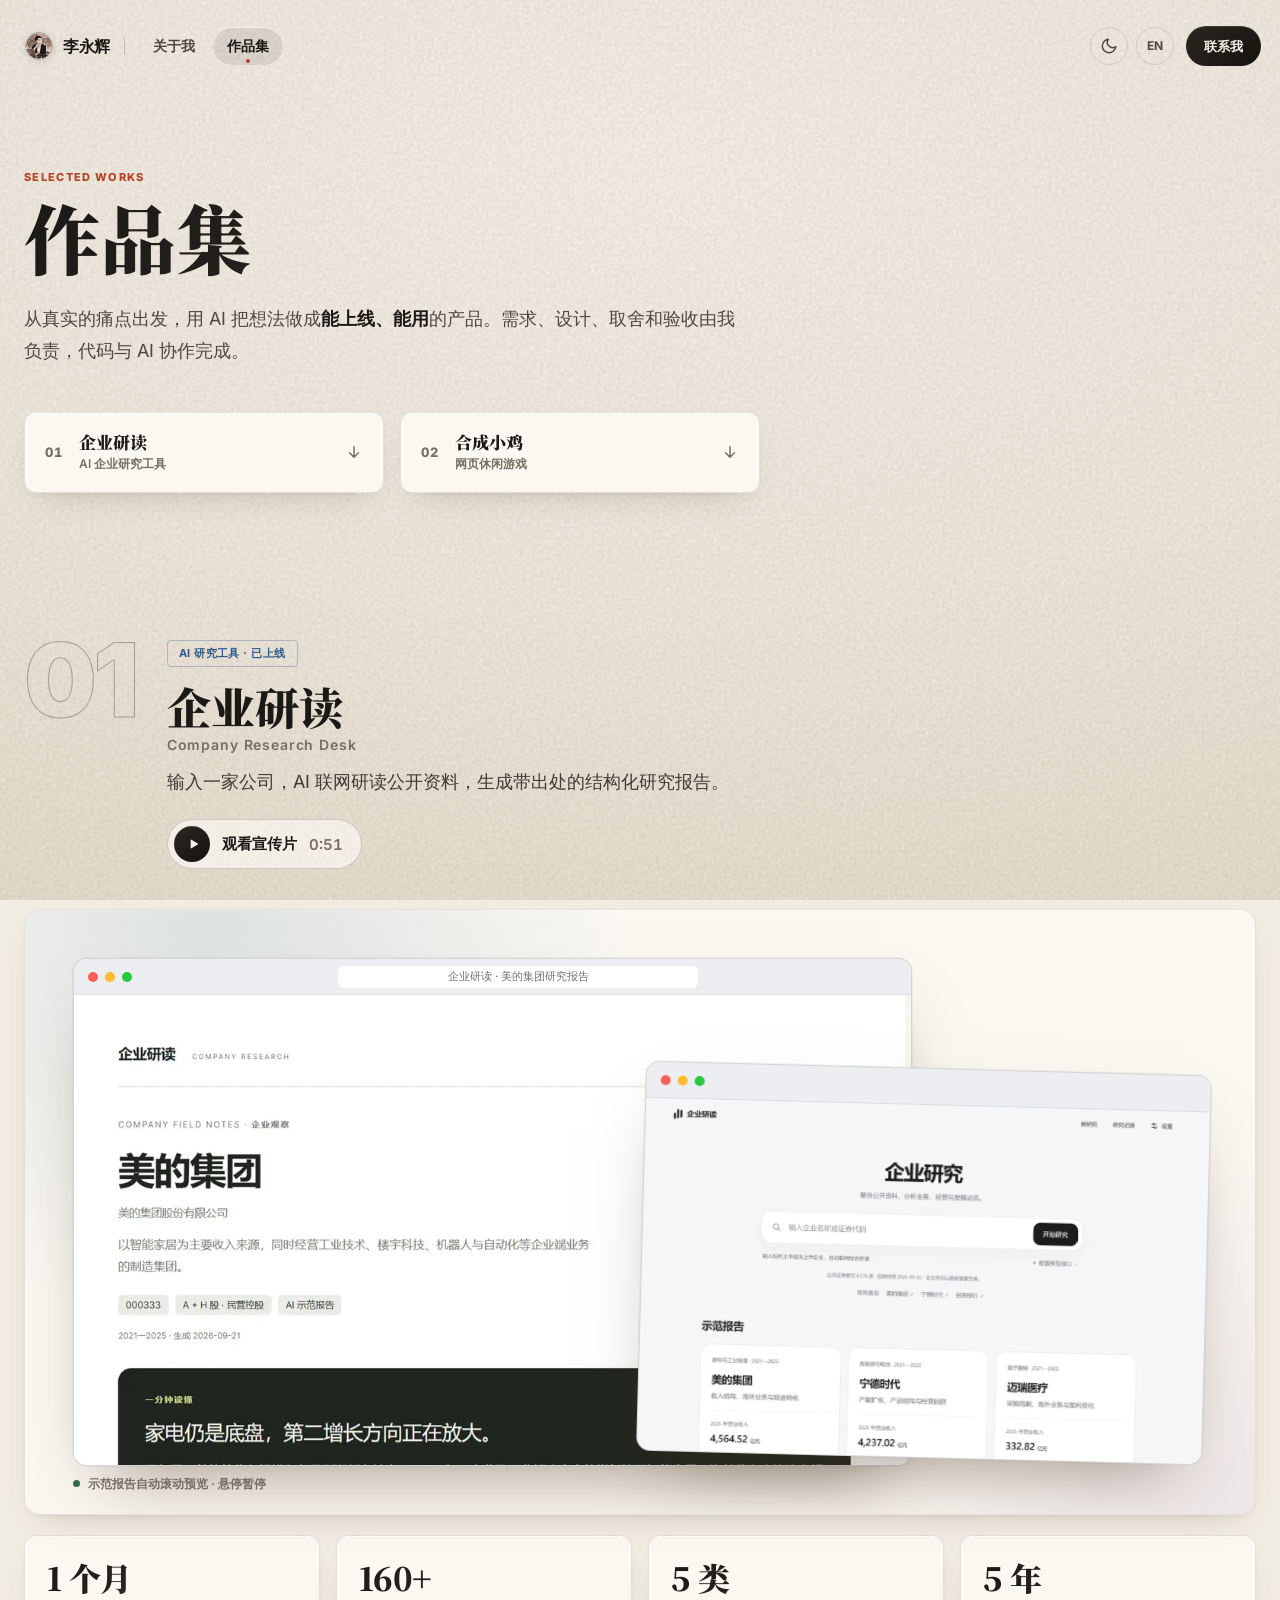
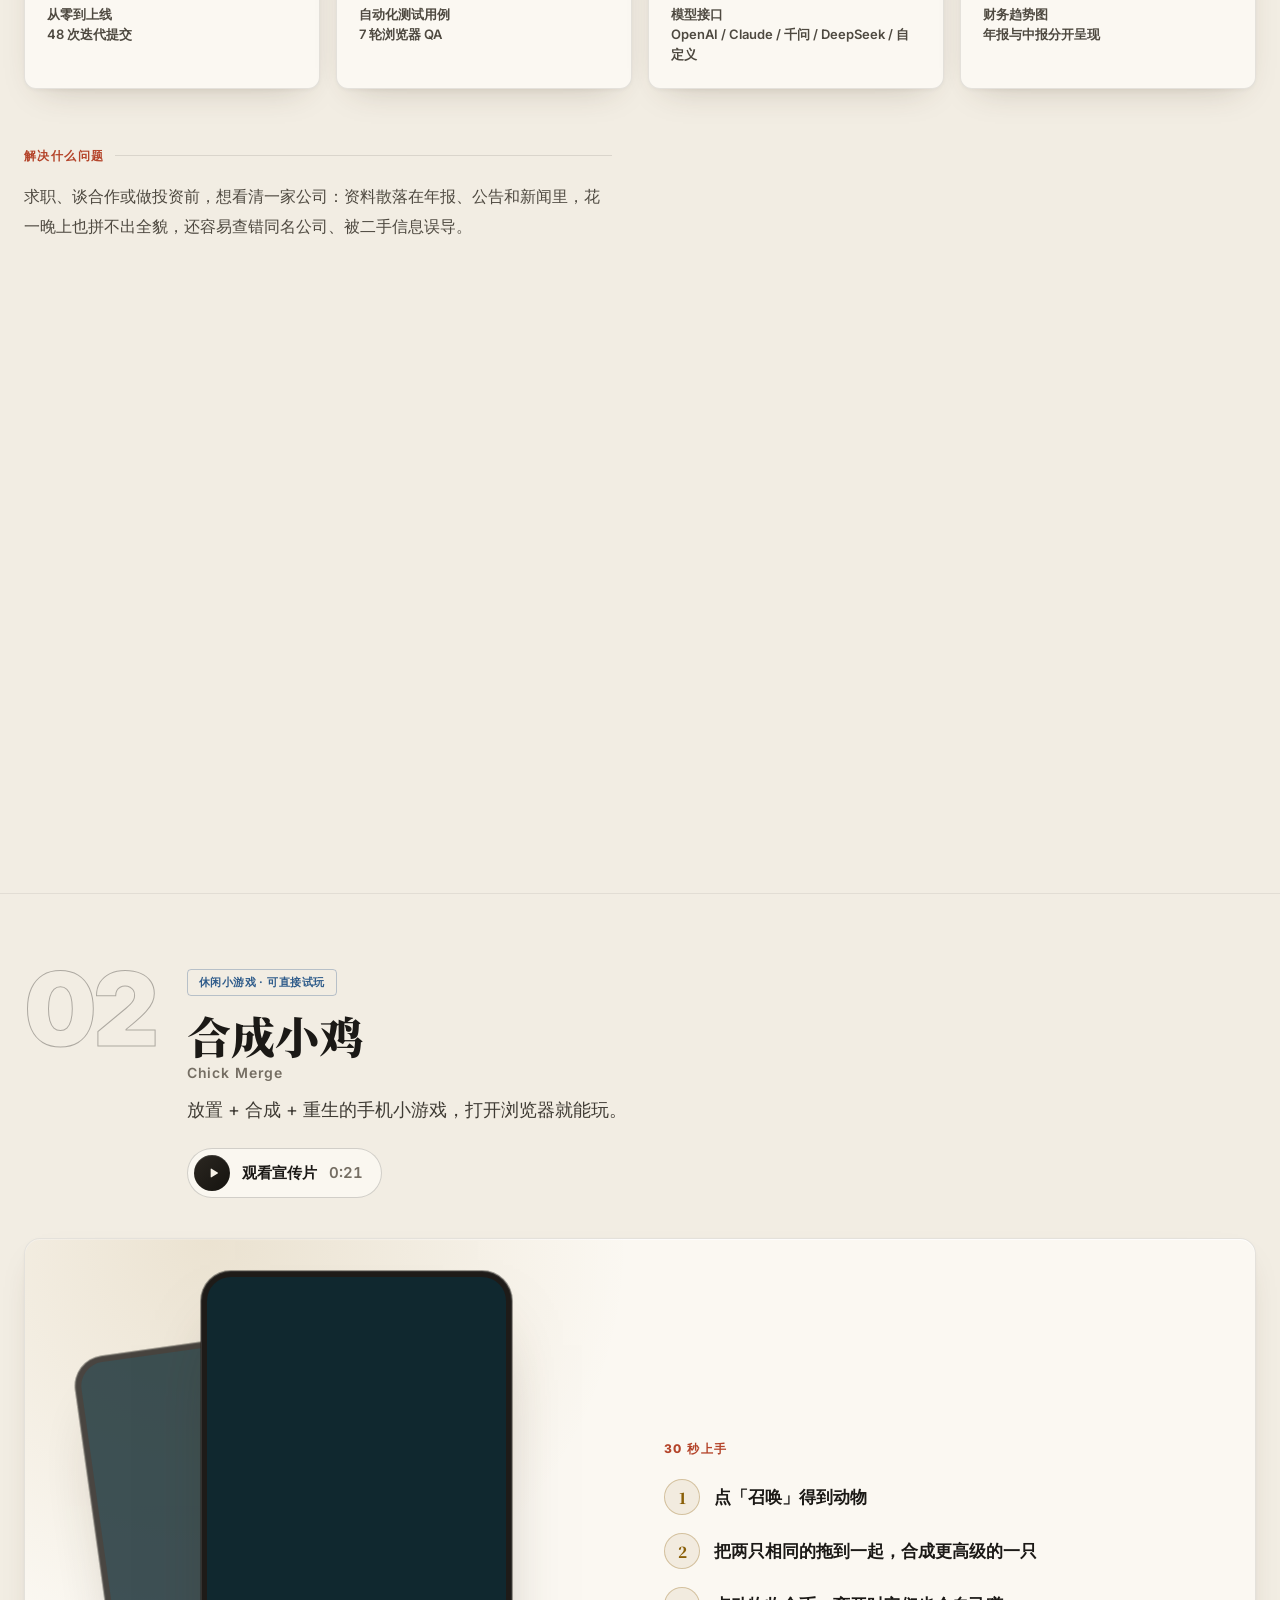
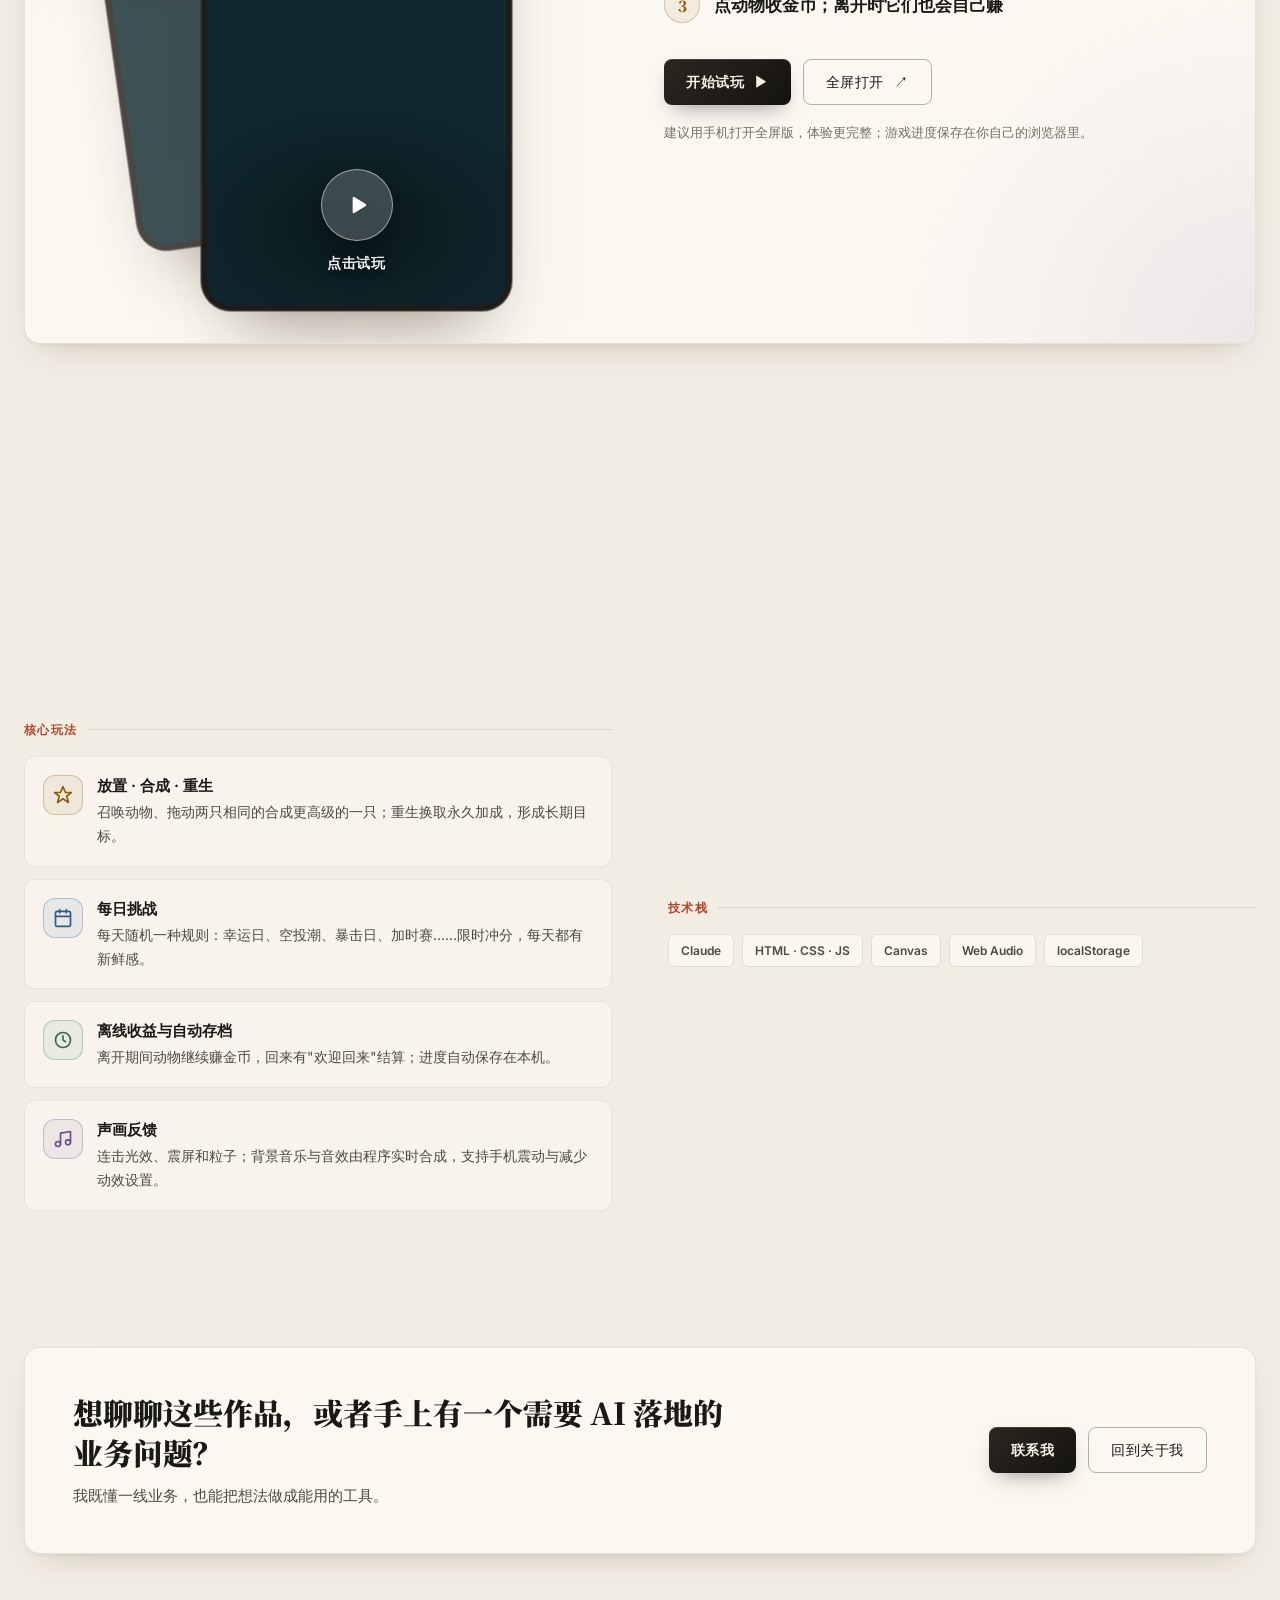
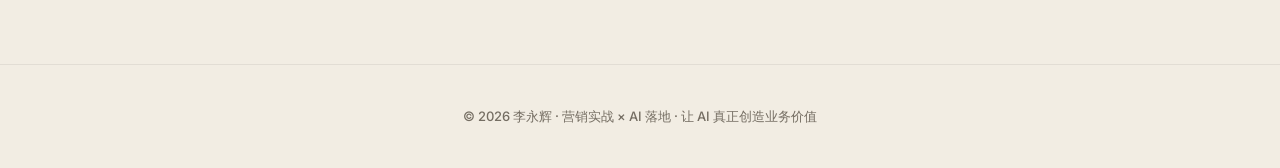
==== commit 5bde427c: "默认纸墨主题；页面切换与主题切换更流畅 - 默认主题改为纸墨（写在 <html> 上），选过暗夜极光的访客保持原选择 - 页面切换：后台预渲染另一页（speculationrules），点导航直接切换" ====
--- a/works.html
+++ b/works.html
@@ -1,11 +1,11 @@
 <!DOCTYPE html>
-<html lang="zh-CN">
+<html lang="zh-CN" data-theme="paper">
 <head>
     <meta charset="UTF-8">
     <meta name="viewport" content="width=device-width, initial-scale=1.0">
     <title data-i18n="works.meta.title">作品集 | 李永辉</title>
     <meta name="description" content="李永辉的 AI 作品集：企业研读（AI 企业研究工具，已上线）与合成小鸡（可直接试玩的网页小游戏）。" data-i18n-attr="content:works.meta.desc">
-    <meta name="theme-color" content="#09090b">
+    <meta name="theme-color" content="#F2EDE3">
     <meta property="og:type" content="website">
     <meta property="og:title" content="作品集 | 李永辉">
     <meta property="og:description" content="从业务痛点出发，用 AI 把想法做成能上线、能用的产品。">
@@ -14,15 +14,28 @@
     <script>
     (function () {
         var d = document.documentElement;
-        try {
-            var q = new URLSearchParams(location.search);
-            var t = q.get('theme') || localStorage.getItem('theme');
-            var l = q.get('lang') || localStorage.getItem('lang');
-            if (t === 'paper') d.setAttribute('data-theme', 'paper');
-            if (l === 'en') { d.setAttribute('lang', 'en'); d.classList.add('i18n-pending'); }
-        } catch (e) {}
+        // 默认纸墨主题；只有选过"暗夜极光"的访客才切回去
+        var apply = function () {
+            try {
+                var q = new URLSearchParams(location.search);
+                var t = q.get('theme') || localStorage.getItem('theme');
+                if (t === 'aurora') d.removeAttribute('data-theme'); else d.setAttribute('data-theme', 'paper');
+                return q.get('lang') || localStorage.getItem('lang');
+            } catch (e) { return null; }
+        };
+        if (apply() === 'en') { d.setAttribute('lang', 'en'); d.classList.add('i18n-pending'); }
+        // 从另一页切过来（含后台预渲染好的页面）：显示前按最新的主题偏好校正一次；
+        // 首屏内容直接就位，交给页面切换的淡入，不再叠加入场动画
+        addEventListener('pagereveal', function (e) {
+            if (!e.viewTransition) return;
+            apply();
+            d.classList.add('vt-arrive');
+            e.viewTransition.finished.finally(function () { d.classList.remove('vt-arrive'); });
+        });
     })();
     </script>
+    <!-- 打开页面后在后台把另一页预渲染好，点导航时直接切换，不用再等网络 -->
+    <script type="speculationrules">{"prerender": [{"urls": ["index.html"], "eagerness": "immediate"}]}</script>
     <link rel="preload" href="fonts/inter-latin.woff2" as="font" type="font/woff2" crossorigin>
     <link rel="stylesheet" href="css/style.css">
     <link rel="stylesheet" href="css/works.css">
--- a/css/style.css
+++ b/css/style.css
@@ -297,39 +297,44 @@
     -webkit-mask-image: linear-gradient(to bottom, #000 0%, #000 50%, transparent 100%);
     mask-image: linear-gradient(to bottom, #000 0%, #000 50%, transparent 100%);
 }
-.light-blue, .light-gold, .light-indigo { position: absolute; border-radius: 50%; }
+.light-blue, .light-gold, .light-indigo { position: absolute; border-radius: 50%; will-change: transform; }
+/* 光斑的不规则形状固定下来，动画只改 transform：模糊只算一次，之后在 GPU 上平移旋转。
+   以前逐帧改 border-radius，每帧都要重新计算 80–100px 的模糊，集显上会掉帧 */
 .light-blue {
     width: 900px; height: 900px; top: -200px; left: -100px;
+    border-radius: 60% 40% 30% 70% / 60% 30% 70% 40%;
     background: radial-gradient(circle, var(--light-1) 0%, transparent 60%);
     filter: blur(80px);
     animation: aurora-1 25s ease-in-out infinite alternate;
 }
 .light-gold {
     width: 800px; height: 800px; bottom: -150px; right: 0;
+    border-radius: 40% 60% 70% 30% / 40% 50% 60% 50%;
     background: radial-gradient(circle, var(--light-2) 0%, transparent 60%);
     filter: blur(80px);
     animation: aurora-2 20s ease-in-out infinite alternate-reverse;
 }
 .light-indigo {
     width: 800px; height: 800px; top: 20%; right: -100px;
+    border-radius: 30% 60% 70% 40% / 50% 60% 30% 60%;
     background: radial-gradient(circle, var(--light-3) 0%, transparent 60%);
     filter: blur(100px);
     animation: aurora-3 30s ease-in-out infinite alternate;
 }
 @keyframes aurora-1 {
-    0% { transform: translate(0, 0) scale(1) rotate(0deg); border-radius: 60% 40% 30% 70% / 60% 30% 70% 40%; }
-    50% { transform: translate(50px, 20px) scale(1.05) rotate(45deg); border-radius: 30% 60% 70% 40% / 50% 60% 30% 60%; }
-    100% { transform: translate(20px, 80px) scale(1.1) rotate(90deg); border-radius: 60% 40% 30% 70% / 60% 30% 70% 40%; }
+    0% { transform: translate(0, 0) scale(1) rotate(0deg); }
+    50% { transform: translate(50px, 20px) scale(1.05) rotate(45deg); }
+    100% { transform: translate(20px, 80px) scale(1.1) rotate(90deg); }
 }
 @keyframes aurora-2 {
-    0% { transform: translate(0, 0) scale(1) rotate(0deg); border-radius: 40% 60% 70% 30% / 40% 50% 60% 50%; }
-    50% { transform: translate(-40px, -60px) scale(1.1) rotate(-45deg); border-radius: 60% 40% 30% 70% / 50% 60% 30% 60%; }
-    100% { transform: translate(10px, -20px) scale(1) rotate(-90deg); border-radius: 40% 60% 70% 30% / 40% 50% 60% 50%; }
+    0% { transform: translate(0, 0) scale(1) rotate(0deg); }
+    50% { transform: translate(-40px, -60px) scale(1.1) rotate(-45deg); }
+    100% { transform: translate(10px, -20px) scale(1) rotate(-90deg); }
 }
 @keyframes aurora-3 {
-    0% { transform: translate(0, 0) scale(1); border-radius: 50%; }
-    50% { transform: translate(-30px, 40px) scale(1.05); border-radius: 30% 60% 70% 40% / 50% 60% 30% 60%; }
-    100% { transform: translate(40px, -30px) scale(1.1); border-radius: 60% 40% 30% 70% / 60% 30% 70% 40%; }
+    0% { transform: translate(0, 0) scale(1) rotate(0deg); }
+    50% { transform: translate(-30px, 40px) scale(1.05) rotate(30deg); }
+    100% { transform: translate(40px, -30px) scale(1.1) rotate(60deg); }
 }
 
 .wrapper { max-width: var(--max-w); margin: 0 auto; padding: 0 var(--gutter); }
@@ -916,13 +921,21 @@
    ========================================================================= */
 /* 跨页面：导航保持不动，正文淡入；当前页指示器从一个标签滑到另一个 */
 @view-transition { navigation: auto; }
-::view-transition-old(root), ::view-transition-new(root) { animation-duration: 0.32s; animation-timing-function: cubic-bezier(0.2, 0.8, 0.2, 1); }
-::view-transition-group(nav-active) { animation-duration: 0.45s; animation-timing-function: var(--ease-out); }
+::view-transition-old(root) { animation-duration: 0.2s; animation-timing-function: cubic-bezier(0.4, 0, 1, 1); }
+::view-transition-new(root) { animation-duration: 0.34s; animation-timing-function: cubic-bezier(0, 0, 0.2, 1); }
+::view-transition-group(nav-active) { animation-duration: 0.4s; animation-timing-function: var(--ease-out); }
+/* 从另一页切过来时，首屏内容直接就位，由页面切换本身的淡入来过渡，不再叠一层逐个浮现的入场动画
+   （直接打开网站时仍然有完整入场动画） */
+html.vt-arrive .hero-anim, html.vt-arrive .hero-avatar-wrap,
+html.vt-arrive .enso .stroke-main, html.vt-arrive .enso .stroke-dry, html.vt-arrive .seal { animation: none !important; opacity: 1; transform: none; }
+html.vt-arrive .seal { transform: rotate(-6deg); }
+html.vt-arrive .fade-up { transition: none !important; }
 
 /* 主题：新主题从按钮处以圆形墨晕扩散开（动画由脚本驱动） */
 html.vt-theme::view-transition-old(root),
 html.vt-theme::view-transition-new(root) { animation: none; mix-blend-mode: normal; }
 html.vt-theme::view-transition-new(root) { z-index: 2; }
+html.vt-theme *, html.vt-theme *::before, html.vt-theme *::after { transition: none !important; }
 html.vt-theme .nav, html.vt-theme .nav-links a.active,
 html.vt-lang .nav, html.vt-lang .nav-links a.active { view-transition-name: none; }
 /* 语言：整页短暂交叉淡化 */
